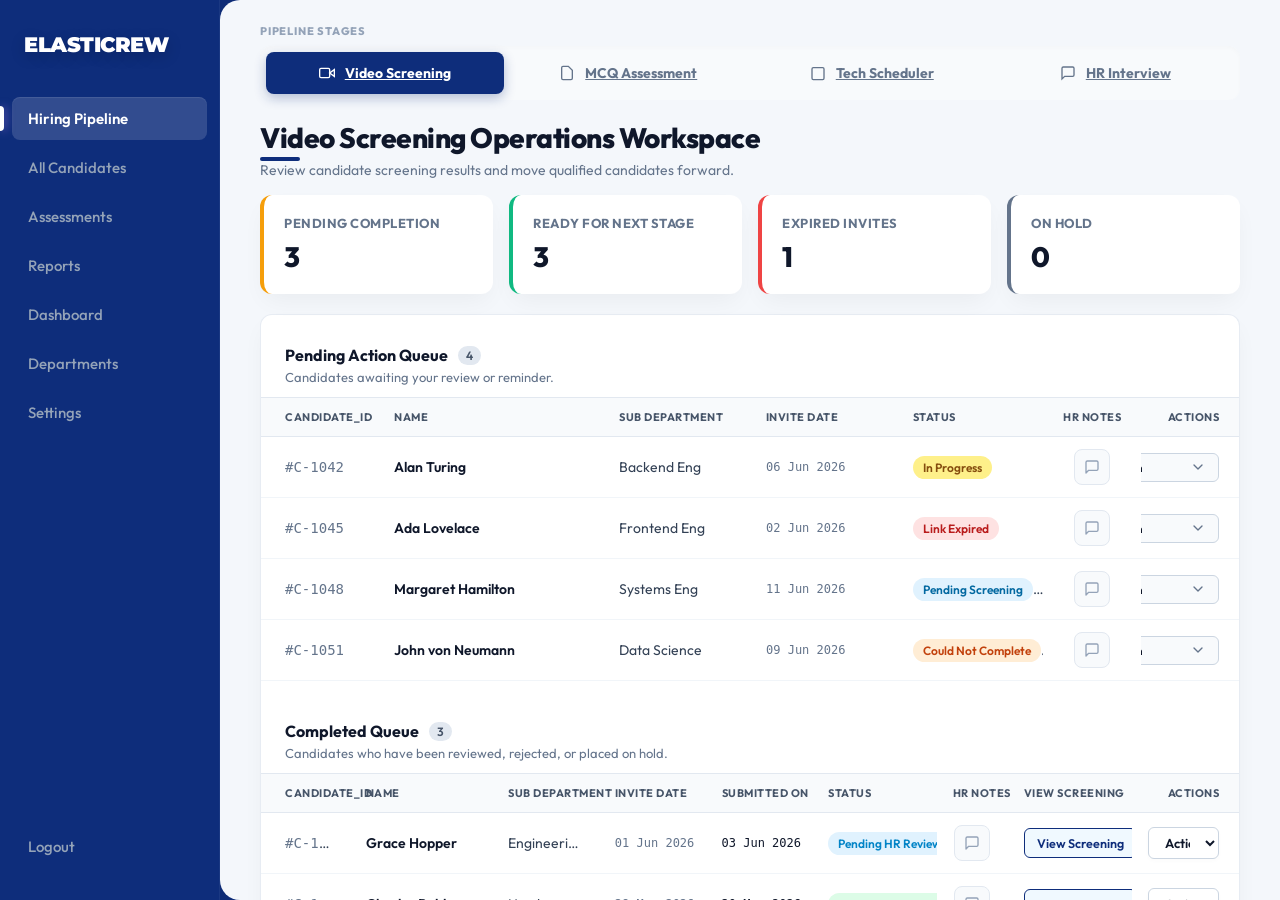
==== hiring-pipeline.html @ df1ed78d "Implement true table-layout: fixed to permanently solve layout bugs and missing dropdowns" ====
<!DOCTYPE html>
<html lang="en">

<head>
    <meta http-equiv="Cache-Control" content="no-cache, no-store, must-revalidate">
    <meta http-equiv="Pragma" content="no-cache">
    <meta http-equiv="Expires" content="0">
    <meta charset="UTF-8">
    <meta name="viewport" content="width=device-width, initial-scale=1.0">
    <title>Elasticrew - Video Bot Screening</title>
    <link rel="stylesheet" href="style.css">
    <style>
        /* --- HIGH GRAPHIC VERTICAL GRID ALIGNMENT OVERRIDES --- */
        .grid-layout-th,
        .grid-layout-td {
            padding: 14px 16px;
            text-align: left;
            vertical-align: middle;
        }

        /* Strict column width constraints to enforce perfect vertical lines */
        .col-name {
            width: 18%;
        }

        .col-dept {
            width: 14%;
        }

        .col-invited {
            width: 12%;
        }

        .col-completed {
            width: 12%;
        }

        .col-status {
            width: 16%;
        }

        .col-action {
            width: 14%;
            text-align: left;
        }

        .col-remarks {
            width: 14%;
            text-align: right;
        }

        .candidate-table td strong {
            display: block;
            white-space: nowrap;
            overflow: hidden;
            text-overflow: ellipsis;
            max-width: 170px;
        }

        .timestamp-txt {
            font-family: monospace;
            font-size: 12px;
            color: #64748b;
            font-weight: 500;
        }

        /* --- STAGE TAG CORRECTION FOR COULD NOT COMPLETE --- */
        .stage-tag {
            display: inline-block;
            padding: 4px 10px;
            font-size: 11px;
            font-weight: 600;
            border-radius: 12px;
            text-align: center;
            white-space: nowrap;
        }

        .stage-tag.screening {
            background-color: #f1f5f9;
            color: #475569;
        }

        .stage-tag.offered {
            background-color: #dcfce7;
            color: #15803d;
        }

        .stage-tag.rejected {
            background-color: #fee2e2;
            color: #b91c1c;
        }

        .stage-tag.cancelled {
            background-color: #ffedd5;
            color: #c2410c;
        }

        /* Crisp orange layout fix for clear tracking bounds */

        /* --- IMMUTABLE STABLE ASPECT-RATIO VIDEO VIEWPORT --- */
        .locked-video-viewport {
            width: 100%;
            aspect-ratio: 16 / 9;
            background: #000000;
            border-radius: 6px;
            object-fit: cover;
            display: block;
        }

        /* --- UI RESOLVED CAPTIVE MODAL BACKDROPS --- */
        .recording-popup-backdrop {
            position: fixed;
            top: 0;
            left: 0;
            width: 100vw;
            height: 100vh;
            background: rgba(15, 23, 42, 0.6);
            display: flex;
            align-items: center;
            justify-content: center;
            z-index: 99999;
            opacity: 0;
            pointer-events: none;
            transition: opacity 0.15s ease;
        }

        .recording-popup-backdrop.active {
            opacity: 1;
            pointer-events: auto;
        }

        /* Constrained structural grid covering exactly 60% of viewport area cleanly */
        .premium-60-modal {
            background: #ffffff;
            border-radius: 12px;
            width: 60vw !important;
            height: 60vh !important;
            min-width: 820px;
            max-width: 95%;
            max-height: 90vh;
            display: grid;
            grid-template-columns: 1.2fr 1fr;
            overflow: hidden;
            box-shadow: 0 25px 50px -12px rgba(0, 0, 0, 0.3);
            box-sizing: border-box;
        }

        .modal-left-media {
            background: #0f141c;
            display: flex;
            flex-direction: column;
            padding: 18px;
            box-sizing: border-box;
            justify-content: space-between;
        }

        .modal-right-data {
            background: #ffffff;
            display: flex;
            flex-direction: column;
            padding: 20px;
            min-width: 0;
            border-left: 1px solid #e2e8f0;
            box-sizing: border-box;
        }

        /* Compact Horizontal Navigation Buttons */
        .modal-q-nav-strip {
            display: grid;
            grid-template-columns: repeat(8, 1fr);
            gap: 6px;
            margin-top: 14px;
            flex-shrink: 0;
        }

        .modal-q-node {
            background: #1e293b;
            color: #cbd5e1;
            border: 1px solid #334155;
            border-radius: 4px;
            padding: 6px 0;
            text-align: center;
            font-size: 11px;
            font-weight: 700;
            cursor: pointer;
            transition: all 0.1s ease;
        }

        .modal-q-node:hover {
            background: #334155;
            color: #fff;
        }

        .modal-q-node.active-q {
            background: #7c3aed;
            color: #fff;
            border-color: #6d28d9;
        }

        .box-scroll-transcript {
            background: #f8fafc;
            border: 1px solid #e2e8f0;
            border-radius: 6px;
            flex-grow: 1;
            overflow-y: auto;
            padding: 12px;
            font-size: 12.5px;
            line-height: 1.5;
            margin-top: 12px;
        }

        /* --- CONSTRAINED ADMINISTRATIVE REMARKS POPUP MODAL --- */
        .remarks-popup-card {
            max-width: 460px;
            width: 90%;
            background: #ffffff;
            border-radius: 10px;
            padding: 20px;
            box-shadow: 0 20px 25px -5px rgba(0, 0, 0, 0.15);
        }

        .remarks-textarea-modal {
            width: 100%;
            height: 130px;
            border: 1px solid #cbd5e1;
            border-radius: 6px;
            padding: 10px;
            font-size: 13px;
            color: #1e293b;
            resize: none;
            background: #f8fafc;
            box-sizing: border-box;
            font-family: inherit;
            margin-bottom: 14px;
            transition: all 0.12s ease;
        }

        .remarks-textarea-modal:focus {
            background: #ffffff;
            border-color: #2563eb;
            outline: none;
        }

        .checkbox-dropdown-panel {
            border: 1px solid #cbd5e1;
            border-radius: 6px;
            max-height: 120px;
            overflow-y: auto;
            padding: 8px 12px;
            background-color: #ffffff;
        }

        .checkbox-item {
            display: flex;
            align-items: center;
            gap: 8px;
            padding: 4px 0;
            font-size: 13px;
            color: #334155;
            cursor: pointer;
        }

        .dropdown-wrapper:hover .dropdown-menu {
            display: block !important;
        }

        .dropdown-menu a:hover {
            background-color: #f1f5f9;
        }
    </style>

    <style>
        .enterprise-table td strong {
            white-space: normal !important;
            max-width: none !important;
            line-height: 1.3;
        }

        .enterprise-table td {
            vertical-align: middle !important;
            padding-top: 12px !important;
            padding-bottom: 12px !important;
        }

        .enterprise-table th:first-child,
        .enterprise-table td:first-child {
            padding-left: 24px !important;
        }
    </style>
</head>


<body>

    <!-- SIDEBAR MENU -->
    <nav class="sidebar">
        <div class="sidebar-header">
            <h1 class="sidebar-brand">ElastiCrew</h1>
        </div>
        <ul class="nav-menu">
            <li class="nav-menu-item active"><a href="hiring-pipeline.html?v=3"><span>Hiring Pipeline</span></a></li>
            <li class="nav-menu-item"><a href="all-candidates.html?v=3"><span>All Candidates</span></a></li>
            <li class="nav-menu-item"><a href="assessments.html?v=3"><span>Assessments</span></a></li>
            <li class="nav-menu-item"><a href="reports.html?v=3"><span>Reports</span></a></li>
            <li class="nav-menu-item"><a href="dashboard.html?v=3"><span>Dashboard</span></a></li>
            <li class="nav-menu-item"><a href="departments.html?v=3"><span>Departments</span></a></li>
            <li class="nav-menu-item"><a href="settings.html?v=3"><span>Settings</span></a></li>
        </ul>
        <div class="logout-container"><a href="#" class="logout-link"><span>Logout</span></a></div>
    </nav>

    <!-- MAIN FRAME CONTENT AREA -->
    <main class="main-content" style="padding: 24px 40px !important;">
        <div
            style="font-size: 11px; font-weight: 800; color: #94a3b8; text-transform: uppercase; margin-bottom: 8px; letter-spacing: 0.8px;">
            Pipeline Stages</div>
        <div class="sub-nav-container" style="margin-bottom: 20px;">
            <a href="hiring-pipeline.html?v=3" class="sub-nav-tab active text-decoration-none">
                <svg class="tab-icon icon-purple" width="16" height="16" viewBox="0 0 24 24" fill="none"
                    stroke="currentColor" stroke-width="2">
                    <path d="M23 7l-7 5 7 5V7z"></path>
                    <rect x="1" y="5" width="15" height="14" rx="2" ry="2"></rect>
                </svg>
                <span>Video Screening</span>
            </a>
            <a href="#" class="sub-nav-tab text-decoration-none">
                <svg class="tab-icon icon-blue-alt" width="16" height="16" viewBox="0 0 24 24" fill="none"
                    stroke="currentColor" stroke-width="2">
                    <path d="M14 2H6a2 2 0 0 0-2 2v16a2 2 0 0 0 2 2h12a2 2 0 0 0 2-2V8z"></path>
                </svg>
                <span>MCQ Assessment</span>
            </a>
            <a href="tech-scheduler.html?v=3" class="sub-nav-tab text-decoration-none">
                <svg class="tab-icon icon-green" width="16" height="16" viewBox="0 0 24 24" fill="none"
                    stroke="currentColor" stroke-width="2">
                    <rect x="3" y="4" width="18" height="18" rx="2" ry="2"></rect>
                </svg>
                <span>Tech Scheduler</span>
            </a>
            <a href="#" class="sub-nav-tab text-decoration-none">
                <svg class="tab-icon icon-amber" width="16" height="16" viewBox="0 0 24 24" fill="none"
                    stroke="currentColor" stroke-width="2">
                    <path d="M21 15a2 2 0 0 1-2 2H7l-4 4V5a2 2 0 0 1 2-2h14a2 2 0 0 1 2 2z"></path>
                </svg>
                <span>HR Interview</span>
            </a>
        </div>

        <header class="header-actions" style="margin-bottom: 16px;">
            <div>
                <h1 class="page-title">Video Screening Operations Workspace</h1>
                <p style="color: #64748b; font-size: 14px; margin-top: 6px;">Review candidate screening results and move
                    qualified candidates forward.</p>
            </div>
            <div style="display:flex; align-items:center;">

            </div>
        </header>

        <!-- Action-Oriented KPI Panel -->
        <section class="kpi-panel-container" style="margin-bottom: 20px;">
            <div class="kpi-card warning">
                <div class="kpi-label">Pending Completion</div>
                <div class="kpi-count">3</div>
            </div>
            <div class="kpi-card success">
                <div class="kpi-label">Ready For Next Stage</div>
                <div class="kpi-count">3</div>
            </div>
            <div class="kpi-card danger">
                <div class="kpi-label">Expired Invites</div>
                <div class="kpi-count">1</div>
            </div>
            <div class="kpi-card neutral" style="border-left-color: #64748b;">
                <div class="kpi-label">On Hold</div>
                <div class="kpi-count">0</div>
            </div>
        </section>

        <!-- Pipeline Stages Label -->




        <!-- Enterprise Data Grid -->
        <section class="candidates-section">

            <div style="margin-top: 30px; margin-bottom: 12px; padding-left: 24px;">
                <h2
                    style="font-size: 16px; font-weight: 700; color: #0f172a; margin: 0; display: flex; align-items: center;">
                    Pending Action Queue <span
                        style="background: #e2e8f0; color: #475569; padding: 2px 8px; border-radius: 12px; font-size: 12px; font-weight: 600; margin-left: 10px;">4</span>
                </h2>
                <p style="font-size: 13px; color: #64748b; margin-top: 4px; margin-bottom: 0;">Candidates awaiting your
                    review or reminder.</p>
            </div>
            <div class="table-responsive-wrapper">
                <table class="candidate-table enterprise-table" style="width: 100%;">

                    <thead>
                        <tr>
                            <th style="width: 12%;">Candidate_ID</th>
                            <th style="width: 23%;">Name</th>
                            <th style="width: 15%;">Sub Department</th>
                            <th style="width: 15%;">Invite Date</th>
                            <th style="width: 15%;">Status</th>
                            <th style="text-align: center; width: 10%;">HR Notes</th>
                            <th style="text-align: right; padding-right: 20px; width: 10%;">Actions</th>
                        </tr>
                    </thead>
                    <!-- Row 1 -->
                    <tbody class="candidate-row-group">
                        <tr class="enterprise-row">
                            <td><span style="font-family: monospace; color: #64748b;">#C-1042</span></td>
                            <td>
                                <div style="display: flex; align-items: center; gap: 10px;">
                                    <div><strong>Alan Turing</strong></div>
                                </div>
                            </td>
                            <td>Backend Eng</td>
                            <td>
                                <div class="timestamp-txt" style="color:#64748b;">06 Jun 2026</div>
                            </td>
                            <td><span class="status-badge"
                                    style="background: #fef08a; color: #854d0e; padding: 4px 10px; border-radius: 12px; font-size: 12px; font-weight: 600;">In
                                    Progress</span></td>
                            <td style="text-align: center;">
                                <button onclick="openNotesModal('Alan Turing', this)"
                                    style="position: relative; width: 36px; height: 36px; border-radius: 8px; background: #f8fafc; border: 1px solid #e2e8f0; display: inline-flex; align-items: center; justify-content: center; cursor: pointer;">
                                    <svg width="16" height="16" viewBox="0 0 24 24" fill="none" stroke="#94a3b8"
                                        stroke-width="2" stroke-linecap="round" stroke-linejoin="round">
                                        <path d="M21 15a2 2 0 0 1-2 2H7l-4 4V5a2 2 0 0 1 2-2h14a2 2 0 0 1 2 2z"></path>
                                    </svg>
                                </button>
                            </td>
                            <td style="text-align: right; padding-right: 20px;">
                                <div style="display: flex; justify-content: flex-end;">
                                    <select class="filter-select"
                                        style=" padding: 6px 12px; font-size: 12px; border-radius: 6px; border: 1px solid #cbd5e1; background-color: #f8fafc;">
                                        <option value="" disabled selected>Select Action</option>
                                        <option value="mcq">Move to MCQ Assessment</option>
                                        <option value="tech">Move to Tech Schedular</option>
                                        <option value="hr">Move to HR interview</option>
                                        <option value="hold">On Hold</option>
                                        <option value="review">Review Complete</option>
                                    </select>
                                </div>
                            </td>
                        </tr>
                    </tbody>
                    <!-- Row 2 -->
                    <tbody class="candidate-row-group">
                        <tr class="enterprise-row">
                            <td><span style="font-family: monospace; color: #64748b;">#C-1045</span></td>
                            <td>
                                <div style="display: flex; align-items: center; gap: 10px;">
                                    <div><strong>Ada Lovelace</strong></div>
                                </div>
                            </td>
                            <td>Frontend Eng</td>
                            <td>
                                <div class="timestamp-txt" style="color:#64748b;">02 Jun 2026</div>
                            </td>
                            <td><span class="status-badge"
                                    style="background: #fee2e2; color: #b91c1c; padding: 4px 10px; border-radius: 12px; font-size: 12px; font-weight: 600;">Link
                                    Expired</span></td>
                            <td style="text-align: center;">
                                <button onclick="openNotesModal('Ada Lovelace', this)"
                                    style="position: relative; width: 36px; height: 36px; border-radius: 8px; background: #f8fafc; border: 1px solid #e2e8f0; display: inline-flex; align-items: center; justify-content: center; cursor: pointer;">
                                    <svg width="16" height="16" viewBox="0 0 24 24" fill="none" stroke="#94a3b8"
                                        stroke-width="2" stroke-linecap="round" stroke-linejoin="round">
                                        <path d="M21 15a2 2 0 0 1-2 2H7l-4 4V5a2 2 0 0 1 2-2h14a2 2 0 0 1 2 2z"></path>
                                    </svg>
                                </button>
                            </td>
                            <td style="text-align: right; padding-right: 20px;">
                                <div style="display: flex; justify-content: flex-end;">
                                    <select class="filter-select"
                                        style=" padding: 6px 12px; font-size: 12px; border-radius: 6px; border: 1px solid #cbd5e1; background-color: #f8fafc;">
                                        <option value="" disabled selected>Select Action</option>
                                        <option value="mcq">Move to MCQ Assessment</option>
                                        <option value="tech">Move to Tech Schedular</option>
                                        <option value="hr">Move to HR interview</option>
                                        <option value="hold">On Hold</option>
                                        <option value="review">Review Complete</option>
                                    </select>
                                </div>
                            </td>
                        </tr>
                    </tbody>
                    <!-- Row 3 -->
                    <tbody class="candidate-row-group">
                        <tr class="enterprise-row">
                            <td><span style="font-family: monospace; color: #64748b;">#C-1048</span></td>
                            <td>
                                <div style="display: flex; align-items: center; gap: 10px;">
                                    <div><strong>Margaret Hamilton</strong></div>
                                </div>
                            </td>
                            <td>Systems Eng</td>
                            <td>
                                <div class="timestamp-txt" style="color:#64748b;">11 Jun 2026</div>
                            </td>
                            <td><span class="status-badge"
                                    style="background: #e0f2fe; color: #0369a1; padding: 4px 10px; border-radius: 12px; font-size: 12px; font-weight: 600;">Pending
                                    Screening</span></td>
                            <td style="text-align: center;">
                                <button onclick="openNotesModal('Margaret Hamilton', this)"
                                    style="position: relative; width: 36px; height: 36px; border-radius: 8px; background: #f8fafc; border: 1px solid #e2e8f0; display: inline-flex; align-items: center; justify-content: center; cursor: pointer;">
                                    <svg width="16" height="16" viewBox="0 0 24 24" fill="none" stroke="#94a3b8"
                                        stroke-width="2" stroke-linecap="round" stroke-linejoin="round">
                                        <path d="M21 15a2 2 0 0 1-2 2H7l-4 4V5a2 2 0 0 1 2-2h14a2 2 0 0 1 2 2z"></path>
                                    </svg>
                                </button>
                            </td>
                            <td style="text-align: right; padding-right: 20px;">
                                <div style="display: flex; justify-content: flex-end;">
                                    <select class="filter-select"
                                        style=" padding: 6px 12px; font-size: 12px; border-radius: 6px; border: 1px solid #cbd5e1; background-color: #f8fafc;">
                                        <option value="" disabled selected>Select Action</option>
                                        <option value="mcq">Move to MCQ Assessment</option>
                                        <option value="tech">Move to Tech Schedular</option>
                                        <option value="hr">Move to HR interview</option>
                                        <option value="hold">On Hold</option>
                                        <option value="review">Review Complete</option>
                                    </select>
                                </div>
                            </td>
                        </tr>
                    </tbody>
                    <!-- Row 4 -->
                    <tbody class="candidate-row-group">
                        <tr class="enterprise-row">
                            <td><span style="font-family: monospace; color: #64748b;">#C-1051</span></td>
                            <td>
                                <div style="display: flex; align-items: center; gap: 10px;">
                                    <div><strong>John von Neumann</strong></div>
                                </div>
                            </td>
                            <td>Data Science</td>
                            <td>
                                <div class="timestamp-txt" style="color:#64748b;">09 Jun 2026</div>
                            </td>
                            <td><span class="status-badge"
                                    style="background: #ffedd5; color: #c2410c; padding: 4px 10px; border-radius: 12px; font-size: 12px; font-weight: 600;">Could
                                    Not Complete</span></td>
                            <td style="text-align: center;">
                                <button onclick="openNotesModal('John von Neumann', this)"
                                    style="position: relative; width: 36px; height: 36px; border-radius: 8px; background: #f8fafc; border: 1px solid #e2e8f0; display: inline-flex; align-items: center; justify-content: center; cursor: pointer;">
                                    <svg width="16" height="16" viewBox="0 0 24 24" fill="none" stroke="#94a3b8"
                                        stroke-width="2" stroke-linecap="round" stroke-linejoin="round">
                                        <path d="M21 15a2 2 0 0 1-2 2H7l-4 4V5a2 2 0 0 1 2-2h14a2 2 0 0 1 2 2z"></path>
                                    </svg>
                                </button>
                            </td>
                            <td style="text-align: right; padding-right: 20px;">
                                <div style="display: flex; justify-content: flex-end;">
                                    <select class="filter-select"
                                        style=" padding: 6px 12px; font-size: 12px; border-radius: 6px; border: 1px solid #cbd5e1; background-color: #f8fafc;">
                                        <option value="" disabled selected>Select Action</option>
                                        <option value="mcq">Move to MCQ Assessment</option>
                                        <option value="tech">Move to Tech Schedular</option>
                                        <option value="hr">Move to HR interview</option>
                                        <option value="hold">On Hold</option>
                                        <option value="review">Review Complete</option>
                                    </select>
                                </div>
                            </td>
                        </tr>
                    </tbody>
                </table>
            </div>

            <div style="margin-top: 40px; margin-bottom: 12px; padding-left: 24px;">
                <h2
                    style="font-size: 16px; font-weight: 700; color: #0f172a; margin: 0; display: flex; align-items: center;">
                    Completed Queue <span
                        style="background: #e2e8f0; color: #475569; padding: 2px 8px; border-radius: 12px; font-size: 12px; font-weight: 600; margin-left: 10px;">3</span>
                </h2>
                <p style="font-size: 13px; color: #64748b; margin-top: 4px; margin-bottom: 0;">Candidates who have been
                    reviewed, rejected, or placed on hold.</p>
            </div>
            <div class="table-responsive-wrapper">
                <table class="candidate-table enterprise-table" style="width: 100%;">

                    <thead>
                        <tr>
                            <th style="width: 10%;">Candidate_ID</th>
                            <th style="width: 16%;">Name</th>
                            <th style="width: 12%;">Sub Department</th>
                            <th style="width: 12%;">Invite Date</th>
                            <th style="width: 12%;">Submitted On</th>
                            <th style="width: 14%;">Status</th>
                            <th style="text-align: center; width: 8%;">HR Notes</th>
                            <th style="text-align: center; width: 14%;">View Screening</th>
                            <th style="text-align: right; padding-right: 20px; width: 12%;">Actions</th>
                        </tr>
                    </thead>
                    <!-- Row 1 -->
                    <tbody class="candidate-row-group">
                        <tr class="enterprise-row">
                            <td><span style="font-family: monospace; color: #64748b;">#C-1021</span></td>
                            <td>
                                <div style="display: flex; align-items: center; gap: 10px;">
                                    <div><strong>Grace Hopper</strong></div>
                                </div>
                            </td>
                            <td>Engineering</td>
                            <td>
                                <div class="timestamp-txt" style="color:#64748b;">01 Jun 2026</div>
                            </td>
                            <td>
                                <div class="timestamp-txt" style="color:#0f172a; font-weight:500;">03 Jun 2026</div>
                            </td>
                            <td><span class="status-badge"
                                    style="background: #e0f2fe; color: #0284c7; padding: 4px 10px; border-radius: 12px; font-size: 12px; font-weight: 600;">Pending
                                    HR Review</span></td>
                            <td style="text-align: center;">
                                <button onclick="openNotesModal('Grace Hopper', this)"
                                    style="position: relative; width: 36px; height: 36px; border-radius: 8px; background: #f8fafc; border: 1px solid #e2e8f0; display: inline-flex; align-items: center; justify-content: center; cursor: pointer;">
                                    <svg width="16" height="16" viewBox="0 0 24 24" fill="none" stroke="#94a3b8"
                                        stroke-width="2" stroke-linecap="round" stroke-linejoin="round">
                                        <path d="M21 15a2 2 0 0 1-2 2H7l-4 4V5a2 2 0 0 1 2-2h14a2 2 0 0 1 2 2z"></path>
                                    </svg>
                                </button>
                            </td>
                            <td style="text-align: center;">
                                <button class="btn-primary-action"
                                    style="padding: 6px 12px; font-weight: 600; border: 1px solid var(--primary-blue); background: #f0f9ff; color: var(--primary-blue);">View
                                    Screening</button>
                            </td>
                            <td style="text-align: right; padding-right: 20px;">
                                <select class="action-dropdown"
                                    style="padding: 6px 12px; border-radius: 6px; border: 1px solid #cbd5e1; font-size: 13px; color: #0f172a; cursor: pointer;">
                                    <option value="" disabled selected>Actions...</option>
                                    <option value="mcq">Move to MCQ Assessment</option>
                                    <option value="tech">Move to Tech Schedular</option>
                                    <option value="hr">Move to HR interview</option>
                                    <option value="hold">On Hold</option>
                                    <option value="complete">Review Complete</option>
                                </select>
                            </td>
                        </tr>
                    </tbody>
                    <!-- Row 2 -->
                    <tbody class="candidate-row-group">
                        <tr class="enterprise-row">
                            <td><span style="font-family: monospace; color: #64748b;">#C-1025</span></td>
                            <td>
                                <div style="display: flex; align-items: center; gap: 10px;">
                                    <div><strong>Charles Babbage</strong></div>
                                </div>
                            </td>
                            <td>Hardware</td>
                            <td>
                                <div class="timestamp-txt" style="color:#64748b;">28 May 2026</div>
                            </td>
                            <td>
                                <div class="timestamp-txt" style="color:#0f172a; font-weight:500;">30 May 2026</div>
                            </td>
                            <td><span class="status-badge"
                                    style="background: #dcfce7; color: #15803d; padding: 4px 10px; border-radius: 12px; font-size: 12px; font-weight: 600;">Complete
                                    HR Review</span></td>
                            <td style="text-align: center;">
                                <button onclick="openNotesModal('Charles Babbage', this)"
                                    style="position: relative; width: 36px; height: 36px; border-radius: 8px; background: #f8fafc; border: 1px solid #e2e8f0; display: inline-flex; align-items: center; justify-content: center; cursor: pointer;">
                                    <svg width="16" height="16" viewBox="0 0 24 24" fill="none" stroke="#94a3b8"
                                        stroke-width="2" stroke-linecap="round" stroke-linejoin="round">
                                        <path d="M21 15a2 2 0 0 1-2 2H7l-4 4V5a2 2 0 0 1 2-2h14a2 2 0 0 1 2 2z"></path>
                                    </svg>
                                </button>
                            </td>
                            <td style="text-align: center;">
                                <button class="btn-primary-action"
                                    style="padding: 6px 12px; font-weight: 600; border: 1px solid var(--primary-blue); background: #f0f9ff; color: var(--primary-blue);">View
                                    Screening</button>
                            </td>
                            <td style="text-align: right; padding-right: 20px;">
                                <select class="action-dropdown"
                                    style="padding: 6px 12px; border-radius: 6px; border: 1px solid #cbd5e1; font-size: 13px; color: #0f172a; cursor: pointer;">
                                    <option value="" disabled selected>Actions...</option>
                                    <option value="mcq">Move to MCQ Assessment</option>
                                    <option value="tech">Move to Tech Schedular</option>
                                    <option value="hr">Move to HR interview</option>
                                    <option value="hold">On Hold</option>
                                    <option value="complete">Review Complete</option>
                                </select>
                            </td>
                        </tr>
                    </tbody>
                    <!-- Row 3 -->
                    <tbody class="candidate-row-group">
                        <tr class="enterprise-row">
                            <td><span style="font-family: monospace; color: #64748b;">#C-1029</span></td>
                            <td>
                                <div style="display: flex; align-items: center; gap: 10px;">
                                    <div><strong>Linus Torvalds</strong></div>
                                </div>
                            </td>
                            <td>Product</td>
                            <td>
                                <div class="timestamp-txt" style="color:#64748b;">25 May 2026</div>
                            </td>
                            <td>
                                <div class="timestamp-txt" style="color:#0f172a; font-weight:500;">25 May 2026</div>
                            </td>
                            <td><span class="status-badge"
                                    style="background: #e0f2fe; color: #0284c7; padding: 4px 10px; border-radius: 12px; font-size: 12px; font-weight: 600;">Pending
                                    HR Review</span></td>
                            <td style="text-align: center;">
                                <button onclick="openNotesModal('Linus Torvalds', this)"
                                    style="position: relative; width: 36px; height: 36px; border-radius: 8px; background: #f8fafc; border: 1px solid #e2e8f0; display: inline-flex; align-items: center; justify-content: center; cursor: pointer;">
                                    <svg width="16" height="16" viewBox="0 0 24 24" fill="none" stroke="#94a3b8"
                                        stroke-width="2" stroke-linecap="round" stroke-linejoin="round">
                                        <path d="M21 15a2 2 0 0 1-2 2H7l-4 4V5a2 2 0 0 1 2-2h14a2 2 0 0 1 2 2z"></path>
                                    </svg>
                                </button>
                            </td>
                            <td style="text-align: center;">
                                <button class="btn-primary-action"
                                    style="padding: 6px 12px; font-weight: 600; border: 1px solid var(--primary-blue); background: #f0f9ff; color: var(--primary-blue);">View
                                    Screening</button>
                            </td>
                            <td style="text-align: right; padding-right: 20px;">
                                <select class="action-dropdown"
                                    style="padding: 6px 12px; border-radius: 6px; border: 1px solid #cbd5e1; font-size: 13px; color: #0f172a; cursor: pointer;">
                                    <option value="" disabled selected>Actions...</option>
                                    <option value="mcq">Move to MCQ Assessment</option>
                                    <option value="tech">Move to Tech Schedular</option>
                                    <option value="hr">Move to HR interview</option>
                                    <option value="hold">On Hold</option>
                                    <option value="complete">Review Complete</option>
                                </select>
                            </td>
                        </tr>
                    </tbody>
                </table>
            </div>
        </section>
    </main>

    <!-- --- INVITE RESHARE OVERLAY MODAL --- -->
    <div class="modal-overlay" id="emailModalOverlay">
        <div class="modal-card email-modal-card" style="max-width:460px; width:90%;">
            <h2 class="modal-header" style="font-size:16px;">Reshare Video Screening Link</h2>
            <form id="emailInviteForm">
                <div class="form-group">
                    <label>Sender</label>
                    <input type="email" class="form-control" value="hr@elasticrew.com" readonly>
                </div>
                <div class="form-group">
                    <label>Candidate Email</label>
                    <input type="email" id="candidateEmail" class="form-control" readonly>
                </div>
                <div class="form-group">
                    <label>Subject</label>
                    <input type="text" id="emailSubject" class="form-control"
                        value="New Invitation: Complete your Video Screening with ElastiCrew" required>
                </div>
                <div class="form-group">
                    <label>Email Message Body</label>
                    <textarea id="emailBody" class="form-control textarea-body" rows="5" style="resize:none;"
                        required></textarea>
                </div>
                <div class="modal-actions" style="display:flex; justify-content:flex-end; gap:8px;">
                    <button type="button" class="btn-secondary" id="closeEmailModalBtn"
                        style="padding:6px 12px; font-size:12px;">Cancel</button>
                    <button type="submit" class="btn-submit dispatch-btn"
                        style="padding:6px 12px; font-size:12px;">Reshare Link</button>
                </div>
            </form>
        </div>
    </div>

    <!-- --- CONSTRAINED WORKSPACE TERMINAL BACKDROP (60% VIEWPORT COVERAGE) --- -->
    <div class="recording-popup-backdrop" id="recordingPlayerModal"
        onclick="closePopupOnBackdrop(event, 'recordingPlayerModal')">
        <div class="premium-60-modal">

            <!-- Left Side Panel: Media Box Streaming -->
            <div class="modal-left-media">
                <div style="flex-grow:1; display:flex; align-items:center; justify-content:center; min-height:0;">
                    <video id="modalMainVideoBox" controls class="locked-video-viewport">
                        <source src="https://www.w3schools.com/html/mov_bbb.mp4" type="video/mp4">
                    </video>
                </div>

                <!-- Flat Numeric Question Navigation Strip -->
                <div class="modal-q-nav-strip">
                    <div class="modal-q-node active-q"
                        onclick="jumpToTargetQuestionIndex(1, 'https://www.w3schools.com/html/mov_bbb.mp4')">Q1</div>
                    <div class="modal-q-node"
                        onclick="jumpToTargetQuestionIndex(2, 'https://www.w3schools.com/html/movie.mp4')">Q2</div>
                    <div class="modal-q-node"
                        onclick="jumpToTargetQuestionIndex(3, 'https://www.w3schools.com/html/mov_bbb.mp4')">Q3</div>
                    <div class="modal-q-node"
                        onclick="jumpToTargetQuestionIndex(4, 'https://www.w3schools.com/html/movie.mp4')">Q4</div>
                    <div class="modal-q-node"
                        onclick="jumpToTargetQuestionIndex(5, 'https://www.w3schools.com/html/mov_bbb.mp4')">Q5</div>
                    <div class="modal-q-node"
                        onclick="jumpToTargetQuestionIndex(6, 'https://www.w3schools.com/html/movie.mp4')">Q6</div>
                    <div class="modal-q-node"
                        onclick="jumpToTargetQuestionIndex(7, 'https://www.w3schools.com/html/mov_bbb.mp4')">Q7</div>
                    <div class="modal-q-node"
                        onclick="jumpToTargetQuestionIndex(8, 'https://www.w3schools.com/html/movie.mp4')">Q8</div>
                </div>
            </div>

            <!-- Right Side Panel: Text Sync Transcript Logs -->
            <div class="modal-right-data">
                <div class="flex-between" style="border-bottom:1px solid #e2e8f0; padding-bottom:8px; flex-shrink:0;">
                    <div>
                        <h3 id="modalCandidateLabel" style="font-size:14px; font-weight:800; color:#0f172a; margin:0;">
                            Grace Hopper</h3>
                        <p id="modalActiveQuestionLabel"
                            style="font-size:11px; color:#64748b; margin:2px 0 0 0; font-weight:600;">Question 1 Active
                        </p>
                    </div>
                    <button
                        style="background:none; border:none; font-size:22px; cursor:pointer; color:#94a3b8; line-height:1;"
                        onclick="toggleRecordingModal()">&times;</button>
                </div>

                <div class="box-scroll-transcript" id="modalTranscriptBox">
                    <p
                        style="margin:0 0 6px 0; color:#1e3a8a; font-weight:700; font-size:11.5px; text-transform:uppercase;">
                        Question Prompt:</p>
                    <p id="modalQuestionTextElement" style="font-style:italic; margin:0 0 14px 0; color:#475569;">"Walk
                        us through your experience building decoupled microservices architectures..."</p>
                    <hr style="border:none; border-top:1px solid #f1f5f9; margin-bottom:12px;">
                    <p
                        style="margin:0 0 6px 0; color:#10b981; font-weight:700; font-size:11.5px; text-transform:uppercase;">
                        Response Transcript:</p>
                    <p id="modalAnswerTextElement" style="color:#1e293b; margin:0;">"I leverage decoupled container
                        configurations routed natively over proxy handlers to distribute cross-origin data loads
                        securely without bottleneck lags..."</p>
                </div>
            </div>

        </div>
    </div>

    <!-- --- POPUP OVERLAY C: CONSTRAINED ADMINISTRATIVE REMARKS MODAL LAYER --- -->
    <div class="recording-popup-backdrop" id="remarksModalOverlay"
        onclick="closePopupOnBackdrop(event, 'remarksModalOverlay')">
        <div class="modal-card remarks-popup-card">
            <div class="flex-between"
                style="border-bottom: 1px solid #e2e8f0; padding-bottom: 8px; margin-bottom: 12px;">
                <h3 style="font-size:14px; font-weight:700; color:#0f172a; margin:0;" id="remarksModalHeaderTitle">
                    Administrative Remarks</h3>
                <button
                    style="background:none; border:none; font-size:20px; cursor:pointer; color:#94a3b8; line-height:1;"
                    onclick="closeRemarksModal()">&times;</button>
            </div>

            <textarea id="modalRemarksTextarea" class="remarks-textarea-modal"
                placeholder="Type diagnostic notes or screening feedback here..."></textarea>

            <div style="display:flex; justify-content:flex-end; gap:8px;">
                <button class="btn-secondary" style="padding:6px 12px; font-size:12px;"
                    onclick="closeRemarksModal()">Cancel</button>
                <button class="btn-submit"
                    style="background-color: var(--primary-blue); padding:6px 12px; font-size:12px;"
                    onclick="saveRemarksModalPayload()">Save & Close</button>
            </div>
        </div>
    </div>

    <!-- CODE INTERACTION ENGINE LOGIC -->
    <script>
        const qaScriptMatrix = {
            1: { q: "Walk us through your experience building decoupled microservices architectures?", a: "I leverage decoupled container configurations routed natively over proxy handlers to distribute cross-origin data loads securely without bottleneck lags..." },
            2: { q: "How do you secure connection token pipelines against routing exceptions?", a: "Routines drop payload queries instantly if state lookups discover missing signature maps inside header strings." },
            3: { q: "Describe your approach to standard database execution analysis queries.", a: "Isolating operations using explain-analyze allows our modules to deploy targeted indexes where traversal paths spike." },
            4: { q: "How do you manage cross-origin resource whitelisting structures securely?", a: "Whitelists are externalized out of core source images and evaluated sequentially during middleware validation sweeps." },
            5: { q: "What logging steps do you enforce when tracking API error cascades?", a: "Routines emit structured trace tokens straight to independent error log aggregators for automated diagnostic auditing." },
            6: { q: "Explain your container multi-stage layout assembly rules.", a: "Separating compile dependencies from final binaries ensures deployment targets stay light and strip down runtime security footprints." },
            7: { q: "How do you optimize static rows handling inside web layers?", a: "Enforcing distributed memory cache rings allows servers to fetch asset data indices within constant time boundaries." },
            8: { q: "How do you validate logic structures across microservices connections?", a: "We run end-to-end integration queries using mock target payloads before committing modifications back to staging." }
        };

        const candidateListBody = document.getElementById('candidateListBody');
        const totalCountBubble = document.getElementById('totalCountBubble');
        const noResults = document.getElementById('noResults');

        const emailModalOverlay = document.getElementById('emailModalOverlay');
        const closeEmailModalBtn = document.getElementById('closeEmailModalBtn');
        const emailInviteForm = document.getElementById('emailInviteForm');
        const candidateEmailInput = document.getElementById('candidateEmail');
        const emailBodyTextArea = document.getElementById('emailBody');

        const recordingPlayerModal = document.getElementById('recordingPlayerModal');
        const modalMainVideoBox = document.getElementById('modalMainVideoBox');
        const modalCandidateLabel = document.getElementById('modalCandidateLabel');
        const modalActiveQuestionLabel = document.getElementById('modalActiveQuestionLabel');
        const modalQuestionTextElement = document.getElementById('modalQuestionTextElement');
        const modalAnswerTextElement = document.getElementById('modalAnswerTextElement');

        const remarksModalOverlay = document.getElementById('remarksModalOverlay');
        const remarksModalHeaderTitle = document.getElementById('remarksModalHeaderTitle');
        const modalRemarksTextarea = document.getElementById('modalRemarksTextarea');

        let activeRowRef = null;

        function updateCounter() {
            totalCountBubble.innerText = candidateListBody.getElementsByClassName('candidate-row').length;
        }

        closeEmailModalBtn.addEventListener('click', () => toggleEmailModal(false));
        emailModalOverlay.addEventListener('click', (e) => { if (e.target === emailModalOverlay) toggleEmailModal(false); });

        function toggleEmailModal(show) {
            if (show) emailModalOverlay.classList.add('active');
            else { emailModalOverlay.classList.remove('active'); emailInviteForm.reset(); activeRowRef = null; }
        }

        function toggleRecordingModal() {
            recordingPlayerModal.classList.toggle('active');
            if (!recordingPlayerModal.classList.contains('active')) {
                modalMainVideoBox.pause();
                modalMainVideoBox.src = "";
            }
        }

        function closePopupOnBackdrop(e, modalId) {
            if (e.target === document.getElementById(modalId)) {
                if (modalId === 'recordingPlayerModal') toggleRecordingModal();
                if (modalId === 'remarksModalOverlay') closeRemarksModal();
            }
        }

        function triggerRemarksModal(candidateName) {
            const rows = document.getElementsByClassName('candidate-row');
            for (let row of rows) {
                if (row.getAttribute('data-name') === candidateName) {
                    activeRowRef = row;
                    break;
                }
            }
            if (activeRowRef) {
                remarksModalHeaderTitle.innerText = `Admin Notes: ${candidateName}`;
                modalRemarksTextarea.value = activeRowRef.getAttribute('data-remarks') || "";
                remarksModalOverlay.classList.add('active');
            }
        }

        function closeRemarksModal() {
            remarksModalOverlay.classList.remove('active');
            activeRowRef = null;
        }

        function saveRemarksModalPayload() {
            if (activeRowRef) {
                activeRowRef.setAttribute('data-remarks', modalRemarksTextarea.value.trim());
                closeRemarksModal();
            }
        }

        function launchRecordingPlayerModal(candidateName) {
            modalCandidateLabel.innerText = candidateName;
            jumpToTargetQuestionIndex(1, 'https://www.w3schools.com/html/mov_bbb.mp4');
            recordingPlayerModal.classList.add('active');
        }

        function jumpToTargetQuestionIndex(qIndex, videoSrcUrl) {
            document.querySelectorAll('.modal-q-node').forEach(node => node.classList.remove('active-q'));

            const e = window.event || (arguments.callee.caller ? arguments.callee.caller.arguments[0] : null);
            if (e && e.currentTarget) {
                e.currentTarget.classList.add('active-q');
            } else {
                const nodes = document.querySelectorAll('.modal-q-node');
                if (nodes[qIndex - 1]) nodes[qIndex - 1].classList.add('active-q');
            }

            modalActiveQuestionLabel.innerText = `Question ${qIndex} Active`;
            modalMainVideoBox.src = videoSrcUrl;

            const data = qaScriptMatrix[qIndex];
            modalQuestionTextElement.innerText = `"${data.q}"`;
            modalAnswerTextElement.innerText = `"${data.a}"`;

            modalMainVideoBox.play();
        }

        function filterScreeningList() {
            const query = searchName.value.toLowerCase().trim();
            const deptValue = filterDept.value;
            const subDeptValue = filterSubDept.value;
            const statusValue = filterStatus.value;

            const rows = candidateListBody.getElementsByClassName('candidate-row');
            let visibleCount = 0;

            for (let row of rows) {
                const name = row.getAttribute('data-name').toLowerCase();
                const dept = row.getAttribute('data-dept');
                const subdept = row.getAttribute('data-subdept');
                const status = row.getAttribute('data-status');

                const matchesSearch = name.includes(query);
                const matchesDept = (deptValue === 'all' || dept === deptValue);
                const matchesSubDept = (subDeptValue === 'all' || subdept === subDeptValue);
                const matchesStatus = (statusValue === 'all' || status === statusValue);

                if (matchesSearch && matchesDept && matchesSubDept && matchesStatus) {
                    row.style.display = '';
                    visibleCount++;
                } else {
                    row.style.display = 'none';
                }
            }
            noResults.style.display = visibleCount === 0 ? 'block' : 'none';
        }

        // Event listeners removed because filter inputs were deleted from the UI
        // searchName.addEventListener('input', filterScreeningList);
        // filterDept.addEventListener('change', filterScreeningList);
        // filterSubDept.addEventListener('change', filterScreeningList);
        // filterStatus.addEventListener('change', filterScreeningList);

        function handleAction(dropdown) {
            const selectedAction = dropdown.value;
            const row = dropdown.closest('.candidate-row');
            if (!row) return;

            const candidateName = row.getAttribute('data-name');
            const currentStatus = row.getAttribute('data-status');

            if (selectedAction === 'delete') {
                if (confirm(`Are you sure you want to completely delete ${candidateName} from the screening roster?`)) {
                    row.remove();
                    updateCounter();
                    filterScreeningList();
                }
                dropdown.value = "";
            }
            else if (selectedAction === 'reshare') {
                activeRowRef = row;
                const parsedEmail = `${candidateName.toLowerCase().replace(/\s+/g, '.')}@example.com`;
                candidateEmailInput.value = parsedEmail;

                let contextNote = "complete your previous screening phase";
                if (currentStatus === 'Expired') contextNote = "reappear since your previous validation link has timed out";
                if (currentStatus === 'Completed') contextNote = "re-take the screening to log a brand new evaluation metric scorecard";

                emailBodyTextArea.value = `Hi ${candidateName},\n\nWe have generated a brand new secure access token for you to ${contextNote}.\n\nPlease access the connection hub terminal using the link below at your earliest convenience to log your screening profile data.\n\nBest regards,\nElastiCrew Talent Team`;

                toggleEmailModal(true);
                dropdown.value = "";
            }
        }

        emailInviteForm.addEventListener('submit', function (e) {
            e.preventDefault();
            if (activeRowRef) {
                activeRowRef.setAttribute('data-status', 'Pending');
                activeRowRef.cells[4].innerHTML = `<span class="stage-tag screening">Pending</span>`;

                alert(`Success: Brand new invite link effectively dispatched to ${candidateEmailInput.value}.`);
                toggleEmailModal(false);
                filterScreeningList();
            }
        });

        updateCounter();
    </script>

    <!-- HR Notes Modal -->
    <div id="hrNotesModal" class="modal-overlay"
        style="position: fixed; top: 0; left: 0; width: 100%; height: 100%; background: rgba(15, 23, 42, 0.5); z-index: 1000; align-items: center; justify-content: center;">
        <div
            style="background: white; width: 400px; border-radius: 12px; box-shadow: 0 10px 25px rgba(0,0,0,0.1); overflow: hidden;">
            <div
                style="padding: 16px 20px; border-bottom: 1px solid #e2e8f0; display: flex; justify-content: space-between; align-items: center;">
                <h3 style="margin: 0; font-size: 16px; color: #0f172a; font-weight: 600;">HR Notes - <span
                        id="notesCandidateName">Candidate</span></h3>
                <button onclick="closeNotesModal()"
                    style="background: none; border: none; cursor: pointer; color: #64748b;">
                    <svg width="20" height="20" viewBox="0 0 24 24" fill="none" stroke="currentColor" stroke-width="2">
                        <line x1="18" y1="6" x2="6" y2="18"></line>
                        <line x1="6" y1="6" x2="18" y2="18"></line>
                    </svg>
                </button>
            </div>
            <div style="padding: 20px;">
                <textarea id="hrNotesTextarea"
                    style="width: 100%; height: 120px; border: 1px solid #cbd5e1; border-radius: 8px; padding: 12px; font-family: inherit; font-size: 14px; resize: none; box-sizing: border-box;"
                    placeholder="Add private HR notes here..."></textarea>
            </div>
            <div
                style="padding: 16px 20px; background: #f8fafc; border-top: 1px solid #e2e8f0; display: flex; justify-content: flex-end; gap: 10px;">
                <button onclick="closeNotesModal()" class="btn-secondary"
                    style="padding: 8px 16px; border-radius: 6px; border: 1px solid #cbd5e1; background: white; cursor: pointer;">Cancel</button>
                <button onclick="saveNotes()" class="btn-primary"
                    style="padding: 8px 16px; border-radius: 6px; border: none; background: var(--primary-blue); color: white; font-weight: 600; cursor: pointer;">Save
                    Notes</button>
            </div>
        </div>
    </div>

    <script>
        let activeNoteBtn = null;

        function openNotesModal(candidateName, btnElement) {
            document.getElementById('notesCandidateName').innerText = candidateName;
            activeNoteBtn = btnElement;

            const existingNote = btnElement.getAttribute('data-note') || '';
            document.getElementById('hrNotesTextarea').value = existingNote;

            document.getElementById('hrNotesModal').classList.add('active');
        }

        function closeNotesModal() {
            document.getElementById('hrNotesModal').classList.remove('active');
            activeNoteBtn = null;
        }

        function saveNotes() {
            if (!activeNoteBtn) return;

            const textarea = document.getElementById('hrNotesTextarea');
            const noteContent = textarea.value.trim();

            if (noteContent.length > 0) {
                activeNoteBtn.setAttribute('data-note', noteContent);
                activeNoteBtn.style.background = '#0ea5e9';
                activeNoteBtn.style.border = 'none';
                activeNoteBtn.style.boxShadow = '0 2px 4px rgba(14, 165, 233, 0.3)';
                activeNoteBtn.innerHTML = `
                    <svg width="16" height="16" viewBox="0 0 24 24" fill="none" stroke="white" stroke-width="2" stroke-linecap="round" stroke-linejoin="round"><path d="M21 15a2 2 0 0 1-2 2H7l-4 4V5a2 2 0 0 1 2-2h14a2 2 0 0 1 2 2z"></path></svg>
                    <span style="position: absolute; top: -2px; right: -2px; width: 8px; height: 8px; background: #10b981; border-radius: 50%; border: 2px solid white;"></span>
                `;
            } else {
                activeNoteBtn.removeAttribute('data-note');
                activeNoteBtn.style.background = '#f8fafc';
                activeNoteBtn.style.border = '1px solid #e2e8f0';
                activeNoteBtn.style.boxShadow = 'none';
                activeNoteBtn.innerHTML = `
                    <svg width="16" height="16" viewBox="0 0 24 24" fill="none" stroke="#94a3b8" stroke-width="2" stroke-linecap="round" stroke-linejoin="round"><path d="M21 15a2 2 0 0 1-2 2H7l-4 4V5a2 2 0 0 1 2-2h14a2 2 0 0 1 2 2z"></path></svg>
                `;
            }

            closeNotesModal();
        }
    </script>
</body>

</html>
---- style.css ----
@import url('https://fonts.googleapis.com/css2?family=Montserrat:wght@700;800;900&display=swap');
@import url('https://fonts.googleapis.com/css2?family=Outfit:wght@300;400;500;600;700;800&display=swap');

/* --- EXTENDED GLOBAL TOKENS (PREMIUM) --- */
:root {
    --sidebar-bg: #0E2D7B;
    --navy-active-pill: rgba(255, 255, 255, 0.15);
    --orange-badge: #fbbf24;
    --text-active: #ffffff;
    --text-inactive: #94a3b8;
    
    --bg-main: #f4f7fb;
    --border-subtle: #e2e8f0;
    --text-dark: #0f172a;
    --text-main: #334155;
    --text-muted: #64748b;
    --primary-blue: #0E2D7B;
    --primary-blue-hover: #081a4a;
    
    --gradient-primary: #0E2D7B;
    --gradient-primary-hover: #081a4a;

    --font-size-brand: 24px;
    --font-size-nav: 15px;
    --font-size-body: 13.5px;
    --font-size-small: 12px;
    
    --shadow-soft: 0 10px 25px -5px rgba(0, 0, 0, 0.05);
    --shadow-glow: 0 0 15px rgba(124, 58, 237, 0.3);
    --shadow-glass: 0 8px 32px 0 rgba(31, 38, 135, 0.07);
}

/* --- SYSTEM RESET --- */
* {
    box-sizing: border-box;
    margin: 0;
    padding: 0;
    font-family: 'Outfit', -apple-system, BlinkMacSystemFont, "Segoe UI", Roboto, sans-serif;
    -webkit-font-smoothing: antialiased;
    text-rendering: optimizeLegibility;
}

body {
    display: flex;
    background: var(--sidebar-bg); /* Base background behind everything */
    height: 100vh;
    overflow: hidden;
}

/* --- SIDEBAR LAYOUT (PREMIUM REDESIGN) --- */
.sidebar {
    width: 220px !important;
    background: var(--sidebar-bg);
    display: flex;
    flex-direction: column;
    padding: 32px 0;
    flex-shrink: 0;
    border-right: 1px solid rgba(255,255,255,0.05);
    z-index: 10;
}
.sidebar-header { padding: 0 24px; margin-bottom: 40px; }
.sidebar-brand { 
    font-family: 'Montserrat', sans-serif;
    font-size: 21px; 
    font-weight: 900; 
    letter-spacing: -0.5px; 
    color: #ffffff;
    text-shadow: 0 4px 15px rgba(0, 0, 0, 0.2);
    text-transform: uppercase;
}
.nav-menu { list-style: none; flex: 1; }
.nav-menu-item { position: relative; margin-bottom: 6px; padding: 0 12px; }

/* Glowing active border indicator */
.nav-menu-item.active::before { 
    content: ''; 
    position: absolute; 
    left: 0; 
    top: 50%;
    transform: translateY(-50%); 
    height: 60%;
    width: 4px; 
    background: #ffffff; 
    border-radius: 0 4px 4px 0;
    box-shadow: 2px 0 8px rgba(192, 132, 252, 0.5);
}

.nav-menu-item a { 
    display: flex; 
    align-items: center; 
    padding: 12px 16px; 
    color: var(--text-inactive); 
    text-decoration: none; 
    font-size: var(--font-size-nav); 
    font-weight: 500; 
    border-radius: 8px; 
    transition: all 0.2s cubic-bezier(0.4, 0, 0.2, 1); 
    white-space: nowrap;
}
.nav-menu-item:not(.active) a:hover { 
    color: var(--text-active); 
    background-color: rgba(255, 255, 255, 0.08); 
    transform: translateX(4px);
}
.nav-menu-item.active a { 
    color: var(--text-active); 
    background-color: var(--navy-active-pill); 
    font-weight: 600; 
    box-shadow: inset 0 1px 1px rgba(255,255,255,0.1);
}
.nav-icon { margin-right: 16px; flex-shrink: 0; }
.active-badge { margin-left: auto; background-color: var(--orange-badge); color: #000000; font-size: var(--font-size-small); font-weight: 700; padding: 3px 10px; border-radius: 12px; box-shadow: 0 2px 5px rgba(251, 191, 36, 0.3); }

.logout-container { margin-top: auto; padding: 0 12px; }
.logout-link { display: flex; align-items: center; padding: 12px 16px; color: var(--text-inactive); text-decoration: none; font-size: var(--font-size-nav); font-weight: 500; border-radius: 8px; transition: all 0.2s ease;}
.logout-link:hover { color: var(--text-active); background-color: rgba(255, 255, 255, 0.08); transform: translateX(4px);}

/* --- MAIN CANVAS STRUCTURE --- */
.main-content {
    flex: 1;
    background-color: var(--bg-main);
    padding: 40px 48px !important;
    overflow-y: auto;
    color: var(--text-main);
    box-sizing: border-box;
    border-top-left-radius: 20px;
    border-bottom-left-radius: 20px;
    box-shadow: -5px 0 30px rgba(0,0,0,0.1);
    position: relative;
}

.header-actions {
    display: flex;
    justify-content: space-between;
    align-items: center;
    margin-bottom: 32px;
}

.page-title {
    font-size: 28px;
    font-weight: 800;
    color: var(--text-dark);
    letter-spacing: -0.5px;
    position: relative;
    display: inline-block;
}
.page-title::after {
    content: '';
    position: absolute;
    bottom: -6px;
    left: 0;
    width: 40px;
    height: 4px;
    background: var(--gradient-primary);
    border-radius: 2px;
}

.btn-add {
    background: var(--gradient-primary);
    color: #ffffff;
    border: none;
    padding: 12px 24px;
    border-radius: 8px;
    font-size: 14px;
    font-weight: 700;
    cursor: pointer;
    display: flex;
    align-items: center;
    gap: 8px;
    transition: all 0.2s cubic-bezier(0.4, 0, 0.2, 1);
    box-shadow: 0 4px 12px rgba(99, 102, 241, 0.3);
}
.btn-add:hover { 
    background: var(--gradient-primary-hover); 
    transform: translateY(-2px);
    box-shadow: 0 6px 16px rgba(99, 102, 241, 0.4);
}
.btn-add:active {
    transform: translateY(0);
}

/* --- FILTER CONTROL BAR BLOCK --- */
.filter-bar {
    display: flex;
    justify-content: space-between;
    align-items: center;
    flex-wrap: wrap;
    gap: 16px;
    margin-bottom: 24px;
    background: #ffffff;
    padding: 16px 20px;
    border-radius: 12px;
    box-shadow: var(--shadow-soft);
}

.search-box {
    position: relative;
    flex: 1;
    min-width: 280px;
}

.search-box svg {
    position: absolute;
    left: 14px;
    top: 50%;
    transform: translateY(-50%);
    color: #94a3b8;
    transition: color 0.2s ease;
}

.search-box input {
    width: 100%;
    padding: 12px 14px 12px 42px;
    border: 1px solid var(--border-subtle);
    border-radius: 8px;
    font-size: var(--font-size-body);
    font-weight: 500;
    outline: none;
    color: var(--text-dark);
    background-color: #f8fafc;
    transition: all 0.2s;
}
.search-box input:focus { 
    border-color: var(--primary-blue); 
    background-color: #ffffff;
    box-shadow: 0 0 0 3px rgba(79, 70, 229, 0.1);
}
.search-box input:focus + svg { color: var(--primary-blue); }

.filter-group {
    display: flex;
    gap: 12px;
    flex-wrap: wrap;
}

.filter-select {
    padding: 12px 16px;
    border: 1px solid var(--border-subtle);
    border-radius: 8px;
    font-size: var(--font-size-body);
    font-weight: 500;
    background-color: #f8fafc;
    color: var(--text-dark);
    outline: none;
    cursor: pointer;
    min-width: 160px;
    transition: all 0.2s ease;
    appearance: none;
    background-image: url("data:image/svg+xml,%3Csvg xmlns='http://www.w3.org/2000/svg' width='16' height='16' viewBox='0 0 24 24' fill='none' stroke='%2364748b' stroke-width='2' stroke-linecap='round' stroke-linejoin='round'%3E%3Cpolyline points='6 9 12 15 18 9'%3E%3C/polyline%3E%3C/svg%3E");
    background-repeat: no-repeat;
    background-position: right 12px center;
    padding-right: 36px;
}
.filter-select:focus, .filter-select:hover { 
    border-color: var(--primary-blue); 
    background-color: #ffffff;
}

/* --- DATA VIEWER TABLE SYSTEM --- */
.candidates-section {
    background: #ffffff;
    border-radius: 12px;
    border: 1px solid rgba(226, 232, 240, 0.8);
    padding: 0; /* Removing padding to let the table span full width of card */
    box-shadow: var(--shadow-soft);
    overflow: hidden; /* Round corners of the table */
}

.table-responsive-wrapper {
    width: 100%;
    overflow-x: auto;
}

.candidate-table {
    table-layout: fixed;
    width: 100%;
    border-collapse: collapse;
    text-align: left;
}

.candidate-table th {
    background-color: #f8fafc;
    color: #475569;
    font-weight: 700;
    text-transform: uppercase;
    font-size: 11.5px;
    letter-spacing: 0.8px;
    padding: 16px 20px;
    border-bottom: 2px solid var(--border-subtle);
    white-space: nowrap;
}

.candidate-table td {
    padding: 18px 20px;
    border-bottom: 1px solid var(--border-subtle);
    color: var(--text-main);
    font-size: 14px;
    vertical-align: middle;
    transition: background-color 0.2s ease;
    white-space: nowrap !important;
    overflow: hidden !important;
    text-overflow: ellipsis !important;
    max-width: 250px;
}

.candidate-table th:last-child,
.candidate-table td:last-child {
    width: 1%;
    white-space: nowrap;
}

.candidate-table tr.candidate-row:hover td {
    background-color: #fdfeff;
}

.candidate-table td strong {
    color: var(--text-dark);
    font-weight: 600;
}

.resume-tag { 
    color: var(--primary-blue); 
    font-weight: 600; 
    cursor: pointer; 
    background: #eef2ff;
    padding: 6px 12px;
    border-radius: 20px;
    display: inline-flex;
    align-items: center;
    transition: all 0.2s ease;
}
.resume-tag:hover {
    background: #e0e7ff;
    color: var(--primary-blue-hover);
}

.empty-state { text-align: center; padding: 60px 40px; color: var(--text-muted); font-size: 15px; font-weight: 500; }

/* --- HIGH FILTRATION STAGE TAG BADGES --- */
.stage-tag {
    display: inline-flex;
    align-items: center;
    padding: 6px 12px;
    border-radius: 20px;
    font-size: 11.5px;
    font-weight: 700;
    text-transform: uppercase;
    letter-spacing: 0.5px;
    white-space: nowrap;
}
.stage-tag.screening { background-color: #f1f5f9; color: #475569; border: 1px solid #e2e8f0; }
.stage-tag.shortlisted { background-color: #e0f2fe; color: #0284c7; border: 1px solid #bae6fd; }
.stage-tag.interviewing { background-color: #fef3c7; color: #b45309; border: 1px solid #fde68a; }
.stage-tag.offered { background-color: #dcfce7; color: #15803d; border: 1px solid #bbf7d0; }
.stage-tag.rejected, .stage-tag.cancelled { background-color: #fee2e2; color: #b91c1c; border: 1px solid #fecaca; }

/* --- DIALOG MODAL POPUP ENGINE (GLASSMORPHISM) --- */
.modal-overlay, .recording-popup-backdrop { 
    position: fixed; 
    top: 0; left: 0; width: 100%; height: 100%; 
    background: rgba(15, 23, 42, 0.4); 
    backdrop-filter: blur(8px);
    display: flex; justify-content: center; align-items: center; 
    opacity: 0; pointer-events: none; 
    transition: all 0.3s cubic-bezier(0.4, 0, 0.2, 1); 
    z-index: 1000; 
}
.modal-overlay.active, .recording-popup-backdrop.active { 
    opacity: 1; pointer-events: auto; 
}

.modal-card { 
    background: rgba(255, 255, 255, 0.98); 
    width: 100%; max-width: 480px; 
    border-radius: 16px; 
    box-shadow: 0 25px 50px -12px rgba(0,0,0,0.25); 
    padding: 32px; 
    transform: scale(0.95) translateY(10px); 
    transition: all 0.3s cubic-bezier(0.34, 1.56, 0.64, 1);
    border: 1px solid rgba(255,255,255,0.4);
}
.modal-overlay.active .modal-card { transform: scale(1) translateY(0); }

.modal-header { font-size: 20px; font-weight: 800; color: var(--text-dark); margin-bottom: 24px; letter-spacing: -0.5px; }

.form-group { margin-bottom: 20px; }
.form-group label { display: block; font-size: 13px; font-weight: 700; margin-bottom: 8px; color: var(--text-dark); }
.form-control { 
    width: 100%; padding: 12px 14px; 
    border: 1px solid var(--border-subtle); 
    border-radius: 8px; 
    font-size: 14px; 
    font-weight: 500;
    color: var(--text-dark); 
    background: #f8fafc;
    outline: none; 
    transition: all 0.2s ease;
}
.form-control:focus { 
    background: #ffffff;
    border-color: var(--primary-blue); 
    box-shadow: 0 0 0 3px rgba(79, 70, 229, 0.1); 
}

.modal-actions { display: flex; justify-content: flex-end; gap: 12px; margin-top: 32px; }
.btn-secondary { 
    background: #f1f5f9; color: var(--text-dark); border: none; 
    padding: 10px 20px; border-radius: 8px; font-weight: 700; font-size: 14px;
    cursor: pointer; transition: all 0.2s ease; 
}
.btn-secondary:hover { background: #e2e8f0; transform: translateY(-1px); }
.btn-submit { 
    background: var(--gradient-primary); color: white; border: none; 
    padding: 10px 20px; border-radius: 8px; font-weight: 700; font-size: 14px;
    cursor: pointer; transition: all 0.2s ease; 
    box-shadow: 0 4px 12px rgba(99, 102, 241, 0.2);
}
.btn-submit:hover { background: var(--gradient-primary-hover); transform: translateY(-1px); box-shadow: 0 6px 16px rgba(99, 102, 241, 0.3); }

/* --- SPECIFIC FIXES --- */

.timestamp-txt {
    font-family: 'Outfit', monospace;
    font-size: 13px;
    color: #64748b;
    font-weight: 600;
}

.id-badge {
    background-color: #f1f5f9;
    color: #475569;
    padding: 4px 8px;
    border-radius: 6px;
    font-family: 'Outfit', monospace;
    font-weight: 700;
    font-size: 12px;
    border: 1px solid var(--border-subtle);
}

.action-dropdown {
    padding: 8px 12px;
    border: 1px solid var(--border-subtle);
    border-radius: 8px;
    font-size: 13px;
    font-weight: 600;
    background-color: #ffffff;
    color: var(--text-dark);
    outline: none;
    cursor: pointer;
    transition: all 0.2s ease;
    box-shadow: 0 2px 4px rgba(0,0,0,0.02);
}
.action-dropdown:hover {
    border-color: var(--primary-blue);
    background-color: #f8fafc;
}
.action-dropdown .danger-option { color: #dc2626; background-color: #fef2f2; font-weight: 700; }

.email-modal-card { max-width: 600px !important; }

.textarea-body, .textarea-remarks, .remarks-textarea-modal {
    resize: vertical;
    min-height: 120px;
    line-height: 1.6;
    font-size: 14px;
    padding: 14px;
    color: #1e293b;
    background-color: #f8fafc;
    border: 1px solid var(--border-subtle);
    border-radius: 8px;
    transition: all 0.2s;
}
.textarea-body:focus, .textarea-remarks:focus, .remarks-textarea-modal:focus {
    background-color: #ffffff;
    border-color: var(--primary-blue);
    box-shadow: 0 0 0 3px rgba(79, 70, 229, 0.1);
}

.btn-submit.dispatch-btn { background: #10b981; box-shadow: 0 4px 12px rgba(16, 185, 129, 0.2); }
.btn-submit.dispatch-btn:hover { background: #059669; box-shadow: 0 6px 16px rgba(16, 185, 129, 0.3); }

.form-control[readonly] { background-color: #f1f5f9; color: #64748b; cursor: not-allowed; font-weight: 600; border-color: #e2e8f0; }

/* --- SUB-NAVIGATION TAB SEGMENT CONTROL LAYER --- */
.sub-nav-container {
    display: flex;
    background: #f8fafc;
    border-radius: 12px;
    padding: 6px;
    margin-bottom: 24px;
    gap: 6px;
    box-shadow: inset 0 2px 4px rgba(0,0,0,0.02);
}

.sub-nav-tab {
    flex: 1;
    display: flex;
    align-items: center;
    justify-content: center;
    gap: 10px;
    padding: 12px 16px;
    background: transparent;
    border: none;
    border-radius: 8px;
    font-size: 14px;
    font-weight: 700;
    color: #64748b;
    cursor: pointer;
    transition: all 0.3s cubic-bezier(0.4, 0, 0.2, 1);
}

.sub-nav-tab:not(.active):hover {
    background-color: #ffffff;
    color: var(--text-dark);
    box-shadow: 0 2px 8px rgba(0,0,0,0.05);
}

.sub-nav-tab.active {
    background: var(--primary-blue) !important;
    color: #ffffff !important;
    box-shadow: 0 4px 12px rgba(14, 45, 123, 0.3);
}

.tab-icon { flex-shrink: 0; transition: stroke 0.3s; }
.sub-nav-tab.active .tab-icon { stroke: #ffffff !important; }

.count-pill {
    background-color: #e2e8f0;
    color: #475569;
    font-size: 12px;
    font-weight: 800;
    padding: 2px 8px;
    border-radius: 20px;
    min-width: 24px;
    text-align: center;
    transition: all 0.3s;
}
.sub-nav-tab.active .count-pill {
    background-color: rgba(255, 255, 255, 0.2);
    color: #ffffff;
}

/* --- COLUMN SIZING LOCKS --- */
.col-action {
    width: 130px !important;
    min-width: 130px !important;
    max-width: 130px !important;
    text-align: right;
    padding-right: 20px !important;
}

/* --- PREMIUM DROPDOWN BADGES --- */
.status-select-wrapper { position: relative; display: inline-block; }
.grid-status-dropdown {
    padding: 6px 28px 6px 14px;
    font-size: 12px;
    font-weight: 800;
    border-radius: 20px;
    border: 1px solid transparent;
    cursor: pointer;
    appearance: none;
    -webkit-appearance: none;
    background-image: url("data:image/svg+xml,%3Csvg xmlns='http://www.w3.org/2000/svg' width='14' height='14' viewBox='0 0 24 24' fill='none' stroke='currentColor' stroke-width='2.5' stroke-linecap='round' stroke-linejoin='round'%3E%3Cpolyline points='6 9 12 15 18 9'%3E%3C/polyline%3E%3C/svg%3E");
    background-repeat: no-repeat;
    background-position: right 10px center;
    transition: all 0.2s;
}
.grid-status-dropdown:focus { outline: none; border-color: rgba(0,0,0,0.1); box-shadow: 0 2px 8px rgba(0,0,0,0.05); }

.status-active { background-color: #dcfce7; color: #166534; }
.status-onhold { background-color: #fef3c7; color: #92400e; }
.status-rejected { background-color: #fee2e2; color: #991b1b; }
.status-hired { background-color: #ccfbf1; color: #115e59; }
.status-withdrawn { background-color: #f1f5f9; color: #475569; }

/* Premium Grid Video Modal */
.premium-60-modal {
    background: rgba(255, 255, 255, 0.98);
    border-radius: 20px;
    border: 1px solid rgba(255,255,255,0.5);
    box-shadow: 0 40px 80px -20px rgba(0,0,0,0.3);
}

.modal-left-media { background: #0b0f19; border-top-left-radius: 20px; border-bottom-left-radius: 20px; }
.modal-right-data { border-top-right-radius: 20px; border-bottom-right-radius: 20px; }
.locked-video-viewport { border-radius: 12px; box-shadow: 0 10px 30px rgba(0,0,0,0.5); }
.modal-q-node { border-radius: 8px; font-weight: 800; border: none; background: rgba(255,255,255,0.1); }
.modal-q-node:hover { background: rgba(255,255,255,0.2); transform: translateY(-1px); }
.modal-q-node.active-q { background: var(--gradient-primary); box-shadow: 0 4px 12px rgba(124, 58, 237, 0.4); }

.box-scroll-transcript {
    background: #f8fafc;
    border: 1px solid #e2e8f0;
    border-radius: 12px;
    padding: 16px;
    box-shadow: inset 0 2px 4px rgba(0,0,0,0.02);
}


/* --- PHASE 1 ENTERPRISE UPGRADES --- */
.kpi-panel-container {
    display: grid;
    grid-template-columns: repeat(auto-fit, minmax(200px, 1fr));
    gap: 16px;
    margin-bottom: 24px;
}

.kpi-card {
    background: #ffffff;
    border-radius: 12px;
    padding: 20px;
    box-shadow: var(--shadow-soft);
    border-left: 4px solid var(--border-subtle);
    display: flex;
    flex-direction: column;
    gap: 8px;
}
.kpi-card.warning { border-left-color: #f59e0b; }
.kpi-card.success { border-left-color: #10b981; }
.kpi-card.danger { border-left-color: #ef4444; }
.kpi-card.neutral { border-left-color: #3b82f6; }

.kpi-label { font-size: 13px; font-weight: 700; color: var(--text-muted); text-transform: uppercase; letter-spacing: 0.5px; }
.kpi-count { font-size: 28px; font-weight: 800; color: var(--text-dark); }

.enterprise-filter-bar {
    display: flex;
    gap: 12px;
    margin-bottom: 24px;
    align-items: center;
}
.filter-chip {
    background: #e2e8f0;
    color: #334155;
    padding: 6px 14px;
    border-radius: 20px;
    font-size: 13px;
    font-weight: 600;
    display: flex;
    align-items: center;
    gap: 8px;
    cursor: pointer;
    transition: background 0.2s;
}
.filter-chip:hover { background: #cbd5e1; }
.filter-chip span { color: #94a3b8; font-weight: 800; font-size: 16px; line-height: 1; }
.add-filter-btn {
    background: none;
    border: 1px dashed #cbd5e1;
    color: var(--primary-blue);
    padding: 6px 14px;
    border-radius: 20px;
    font-size: 13px;
    font-weight: 700;
    cursor: pointer;
}
.add-filter-btn:hover { background: #f8fafc; border-color: var(--primary-blue); }

.enterprise-table { border-collapse: separate; border-spacing: 0; }
.enterprise-table th { background: #f8fafc; text-transform: uppercase; font-size: 11px; padding: 12px 16px; border-bottom: 1px solid #e2e8f0; border-top: 1px solid #e2e8f0; letter-spacing: 0.5px; }
.enterprise-table td { padding: 16px; border-bottom: 1px solid #f1f5f9; vertical-align: top; }

.avatar-circle {
    width: 36px; height: 36px; border-radius: 50%;
    background: #e0e7ff; color: var(--primary-blue);
    display: flex; align-items: center; justify-content: center;
    font-weight: 800; font-size: 14px; flex-shrink: 0;
}

.status-badge {
    padding: 4px 10px; border-radius: 12px; font-size: 11.5px; font-weight: 700;
    display: inline-block; white-space: nowrap;
}
.status-badge.pending { background: #fef3c7; color: #b45309; }
.status-badge.success { background: #dcfce7; color: #15803d; }

.sla-badge { padding: 4px 8px; border-radius: 6px; font-size: 11px; font-weight: 700; }
.sla-badge.warning { background: #fee2e2; color: #b91c1c; }
.sla-badge.success { background: #f1f5f9; color: #64748b; }

.btn-primary-action {
    background: #f8fafc; border: 1px solid #cbd5e1; color: var(--text-dark);
    padding: 6px 16px; border-radius: 6px; font-weight: 700; font-size: 12.5px;
    cursor: pointer; transition: all 0.2s;
}
.btn-primary-action:hover { background: #ffffff; border-color: var(--primary-blue); color: var(--primary-blue); box-shadow: 0 2px 4px rgba(14, 45, 123, 0.1); }

.expandable-context-row { display: none; background: #f8fafc; }
.candidate-row-group:has(.expand-toggle:checked) .expandable-context-row { display: table-row; }
.candidate-row-group:has(.expand-toggle:checked) .chevron-text { color: var(--text-dark) !important; }

.candidate-360-container {
    padding: 16px 40px 24px 60px;
    background: #f8fafc;
    border-bottom: 2px solid #e2e8f0;
}
.candidate-360-grid {
    display: grid; grid-template-columns: 1fr 1fr 1.5fr 1fr; gap: 24px;
    padding: 24px; background: #ffffff; border: 1px solid #e2e8f0; border-radius: 12px;
    box-shadow: 0 4px 6px -1px rgba(0, 0, 0, 0.05);
}
.c360-header { font-size: 11.5px; font-weight: 800; color: #94a3b8; text-transform: uppercase; margin-bottom: 12px; letter-spacing: 0.5px;}
.c360-col p { font-size: 13px; color: #334155; margin-bottom: 6px; }
.timeline-event { font-size: 13px; color: #334155; margin-bottom: 8px; position: relative; padding-left: 12px; border-left: 2px solid #e2e8f0; }
.recommended-action-box { background: #e0e7ff; color: var(--primary-blue); padding: 14px 20px; border-radius: 8px; margin-top: 16px; font-size: 13.5px; border: 1px solid #c7d2fe; display: flex; align-items: center; gap: 8px;}

.table-responsive-wrapper { overflow-x: hidden !important; width: 100%; }

.candidate-table select {
    max-width: 100%;
}
.candidate-table th {
    white-space: nowrap !important;
}
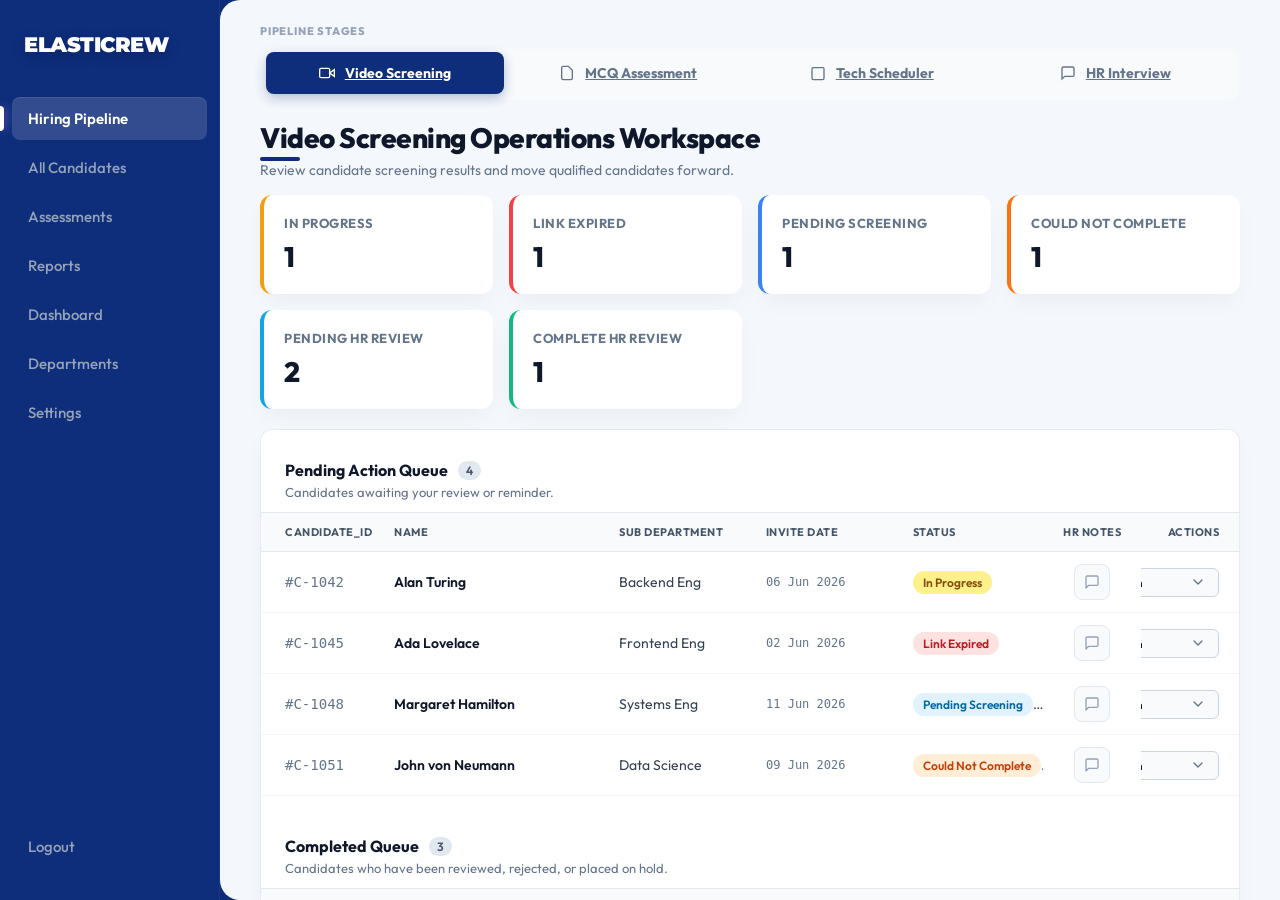
==== commit 2955da9e: "Split KPI summary into 6 granular metric cards matching exact statuses" ====
--- a/hiring-pipeline.html
+++ b/hiring-pipeline.html
@@ -357,23 +357,31 @@
             </div>
         </header>
 
-        <!-- Action-Oriented KPI Panel -->
+                <!-- Action-Oriented KPI Panel -->
         <section class="kpi-panel-container" style="margin-bottom: 20px;">
             <div class="kpi-card warning">
-                <div class="kpi-label">Pending Completion</div>
-                <div class="kpi-count">3</div>
+                <div class="kpi-label">In Progress</div>
+                <div class="kpi-count">1</div>
+            </div>
+            <div class="kpi-card danger">
+                <div class="kpi-label">Link Expired</div>
+                <div class="kpi-count">1</div>
+            </div>
+            <div class="kpi-card neutral">
+                <div class="kpi-label">Pending Screening</div>
+                <div class="kpi-count">1</div>
+            </div>
+            <div class="kpi-card orange">
+                <div class="kpi-label">Could Not Complete</div>
+                <div class="kpi-count">1</div>
+            </div>
+            <div class="kpi-card teal">
+                <div class="kpi-label">Pending HR Review</div>
+                <div class="kpi-count">2</div>
             </div>
             <div class="kpi-card success">
-                <div class="kpi-label">Ready For Next Stage</div>
-                <div class="kpi-count">3</div>
-            </div>
-            <div class="kpi-card danger">
-                <div class="kpi-label">Expired Invites</div>
+                <div class="kpi-label">Complete HR Review</div>
                 <div class="kpi-count">1</div>
-            </div>
-            <div class="kpi-card neutral" style="border-left-color: #64748b;">
-                <div class="kpi-label">On Hold</div>
-                <div class="kpi-count">0</div>
             </div>
         </section>
 
--- a/style.css
+++ b/style.css
@@ -619,6 +619,8 @@
 .kpi-card.success { border-left-color: #10b981; }
 .kpi-card.danger { border-left-color: #ef4444; }
 .kpi-card.neutral { border-left-color: #3b82f6; }
+.kpi-card.orange { border-left-color: #f97316; }
+.kpi-card.teal { border-left-color: #0ea5e9; }
 
 .kpi-label { font-size: 13px; font-weight: 700; color: var(--text-muted); text-transform: uppercase; letter-spacing: 0.5px; }
 .kpi-count { font-size: 28px; font-weight: 800; color: var(--text-dark); }
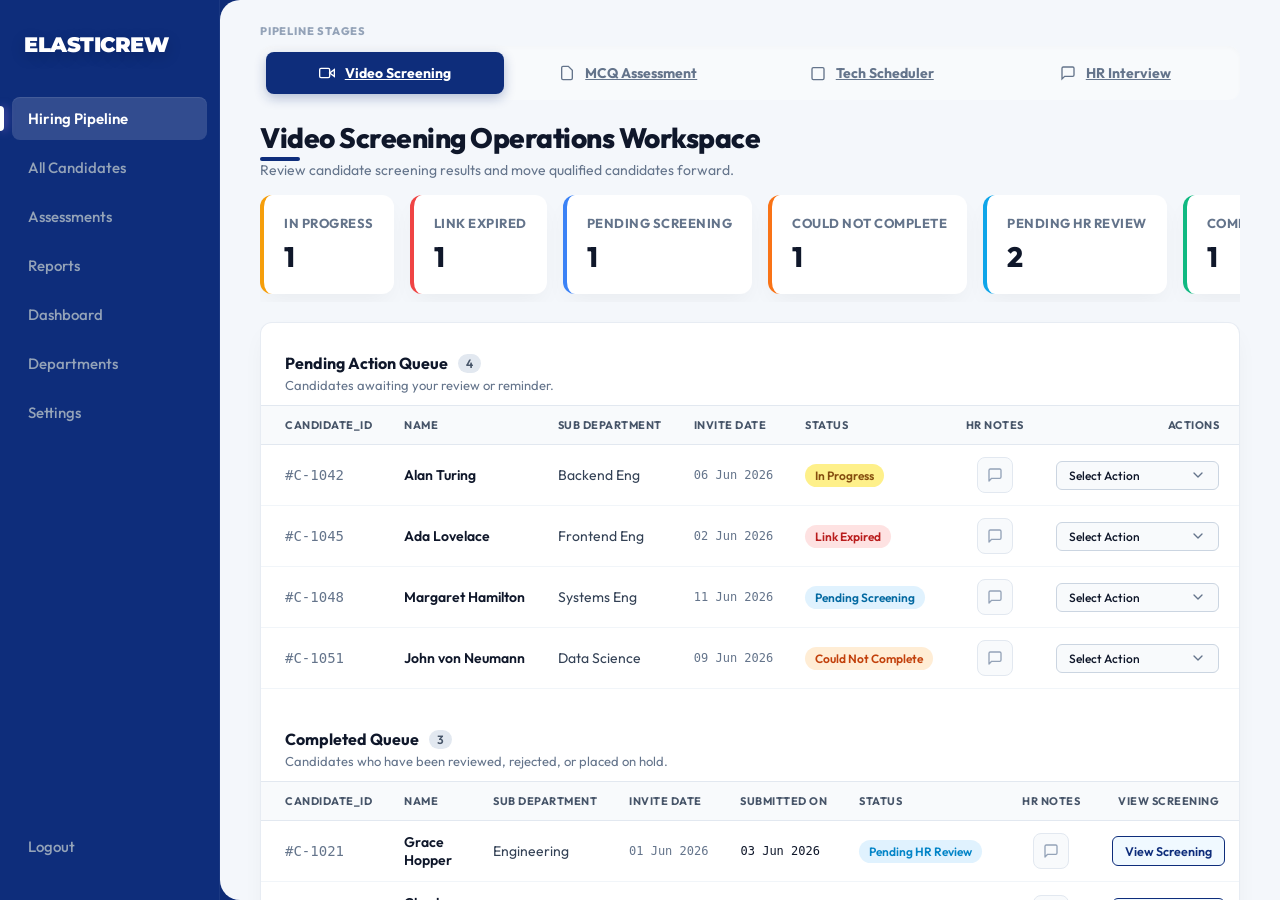
==== commit 75cf408a: "Allow horizontal scroll to prevent text truncation and force KPIs onto single horizontal line" ====
--- a/hiring-pipeline.html
+++ b/hiring-pipeline.html
@@ -407,13 +407,13 @@
 
                     <thead>
                         <tr>
-                            <th style="width: 12%;">Candidate_ID</th>
-                            <th style="width: 23%;">Name</th>
-                            <th style="width: 15%;">Sub Department</th>
-                            <th style="width: 15%;">Invite Date</th>
-                            <th style="width: 15%;">Status</th>
-                            <th style="text-align: center; width: 10%;">HR Notes</th>
-                            <th style="text-align: right; padding-right: 20px; width: 10%;">Actions</th>
+                            <th>Candidate_ID</th>
+                            <th>Name</th>
+                            <th>Sub Department</th>
+                            <th>Invite Date</th>
+                            <th>Status</th>
+                            <th style="text-align: center;">HR Notes</th>
+                            <th style="text-align: right; padding-right: 20px;">Actions</th>
                         </tr>
                     </thead>
                     <!-- Row 1 -->
@@ -593,15 +593,15 @@
 
                     <thead>
                         <tr>
-                            <th style="width: 10%;">Candidate_ID</th>
-                            <th style="width: 16%;">Name</th>
-                            <th style="width: 12%;">Sub Department</th>
-                            <th style="width: 12%;">Invite Date</th>
-                            <th style="width: 12%;">Submitted On</th>
-                            <th style="width: 14%;">Status</th>
-                            <th style="text-align: center; width: 8%;">HR Notes</th>
-                            <th style="text-align: center; width: 14%;">View Screening</th>
-                            <th style="text-align: right; padding-right: 20px; width: 12%;">Actions</th>
+                            <th>Candidate_ID</th>
+                            <th>Name</th>
+                            <th>Sub Department</th>
+                            <th>Invite Date</th>
+                            <th>Submitted On</th>
+                            <th>Status</th>
+                            <th style="text-align: center;">HR Notes</th>
+                            <th style="text-align: center;">View Screening</th>
+                            <th style="text-align: right; padding-right: 20px;">Actions</th>
                         </tr>
                     </thead>
                     <!-- Row 1 -->
--- a/style.css
+++ b/style.css
@@ -272,7 +272,7 @@
 }
 
 .candidate-table {
-    table-layout: fixed;
+    table-layout: auto;
     width: 100%;
     border-collapse: collapse;
     text-align: left;
@@ -298,9 +298,9 @@
     vertical-align: middle;
     transition: background-color 0.2s ease;
     white-space: nowrap !important;
-    overflow: hidden !important;
-    text-overflow: ellipsis !important;
-    max-width: 250px;
+    overflow: visible !important;
+    
+    
 }
 
 .candidate-table th:last-child,
@@ -599,10 +599,16 @@
 
 /* --- PHASE 1 ENTERPRISE UPGRADES --- */
 .kpi-panel-container {
-    display: grid;
-    grid-template-columns: repeat(auto-fit, minmax(200px, 1fr));
+    display: flex;
+    flex-wrap: nowrap;
+    overflow-x: auto;
     gap: 16px;
     margin-bottom: 24px;
+    padding-bottom: 8px; /* For scrollbar if needed */
+}
+.kpi-card {
+    flex: 0 0 auto;
+    min-width: max-content;
 }
 
 .kpi-card {
@@ -706,7 +712,7 @@
 .timeline-event { font-size: 13px; color: #334155; margin-bottom: 8px; position: relative; padding-left: 12px; border-left: 2px solid #e2e8f0; }
 .recommended-action-box { background: #e0e7ff; color: var(--primary-blue); padding: 14px 20px; border-radius: 8px; margin-top: 16px; font-size: 13.5px; border: 1px solid #c7d2fe; display: flex; align-items: center; gap: 8px;}
 
-.table-responsive-wrapper { overflow-x: hidden !important; width: 100%; }
+.table-responsive-wrapper { overflow-x: auto !important; width: 100%; }
 
 .candidate-table select {
     max-width: 100%;
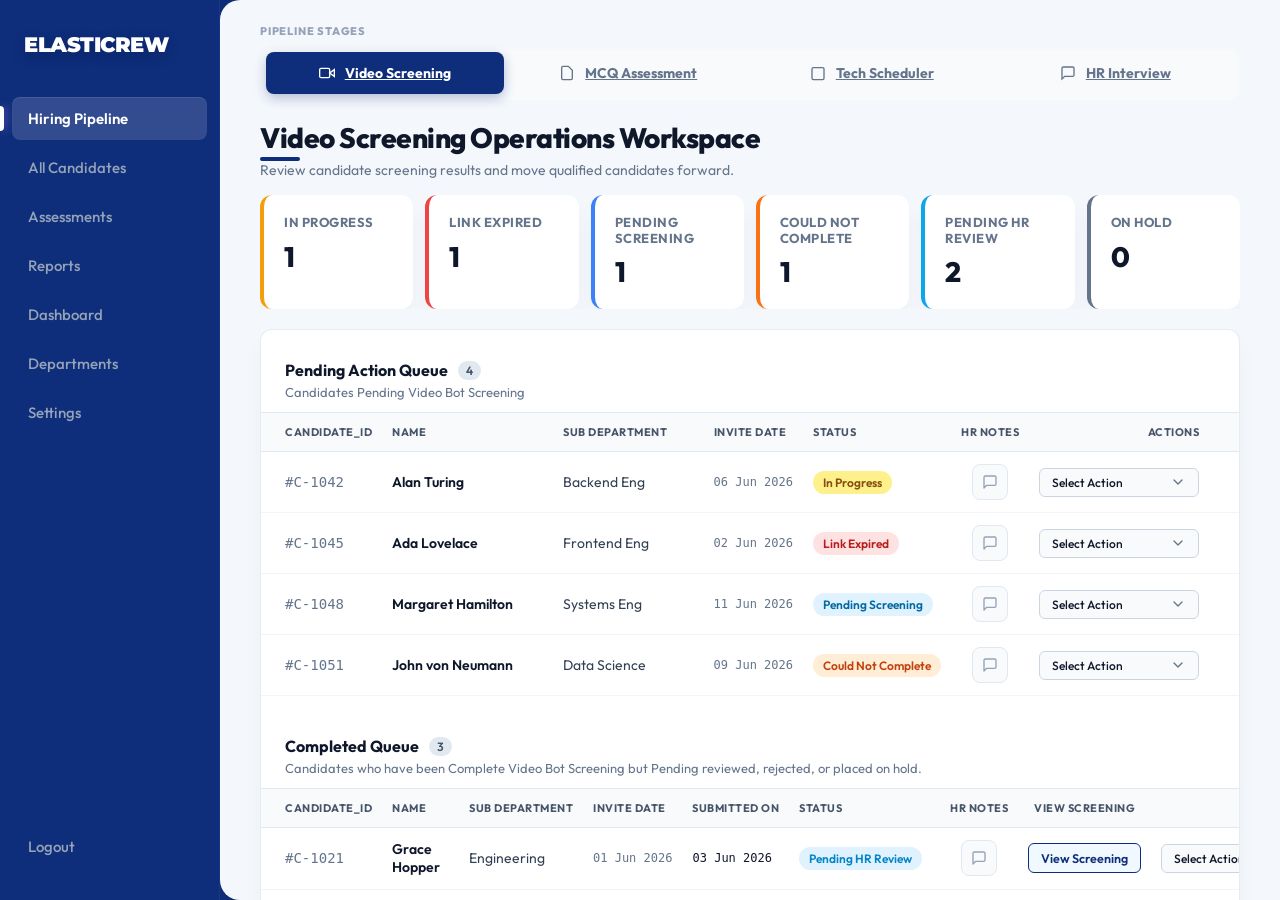
==== commit f71eb015: "Update table subtitles, standardize Actions dropdowns, enforce strict layout rules" ====
--- a/hiring-pipeline.html
+++ b/hiring-pipeline.html
@@ -379,9 +379,9 @@
                 <div class="kpi-label">Pending HR Review</div>
                 <div class="kpi-count">2</div>
             </div>
-            <div class="kpi-card success">
-                <div class="kpi-label">Complete HR Review</div>
-                <div class="kpi-count">1</div>
+            <div class="kpi-card neutral" style="border-left-color: #64748b;">
+                <div class="kpi-label">On Hold</div>
+                <div class="kpi-count">0</div>
             </div>
         </section>
 
@@ -399,21 +399,20 @@
                     Pending Action Queue <span
                         style="background: #e2e8f0; color: #475569; padding: 2px 8px; border-radius: 12px; font-size: 12px; font-weight: 600; margin-left: 10px;">4</span>
                 </h2>
-                <p style="font-size: 13px; color: #64748b; margin-top: 4px; margin-bottom: 0;">Candidates awaiting your
-                    review or reminder.</p>
+                <p style="font-size: 13px; color: #64748b; margin-top: 4px; margin-bottom: 0;">Candidates Pending Video Bot Screening</p>
             </div>
             <div class="table-responsive-wrapper">
                 <table class="candidate-table enterprise-table" style="width: 100%;">
 
                     <thead>
                         <tr>
-                            <th>Candidate_ID</th>
-                            <th>Name</th>
-                            <th>Sub Department</th>
-                            <th>Invite Date</th>
-                            <th>Status</th>
-                            <th style="text-align: center;">HR Notes</th>
-                            <th style="text-align: right; padding-right: 20px;">Actions</th>
+                            <th style="width: 1%; white-space: nowrap; ">Candidate_ID</th>
+                            <th style="white-space: nowrap;">Name</th>
+                            <th style="white-space: nowrap;">Sub Department</th>
+                            <th style="width: 1%; white-space: nowrap; ">Invite Date</th>
+                            <th style="width: 1%; white-space: nowrap; ">Status</th>
+                            <th style="width: 1%; white-space: nowrap; text-align: center; ">HR Notes</th>
+                            <th style="width: 1%; white-space: nowrap; text-align: right; ">Actions</th>
                         </tr>
                     </thead>
                     <!-- Row 1 -->
@@ -441,16 +440,16 @@
                                     </svg>
                                 </button>
                             </td>
-                            <td style="text-align: right; padding-right: 20px;">
+                            <td style="text-align: right; ">
                                 <div style="display: flex; justify-content: flex-end;">
                                     <select class="filter-select"
                                         style=" padding: 6px 12px; font-size: 12px; border-radius: 6px; border: 1px solid #cbd5e1; background-color: #f8fafc;">
                                         <option value="" disabled selected>Select Action</option>
-                                        <option value="mcq">Move to MCQ Assessment</option>
-                                        <option value="tech">Move to Tech Schedular</option>
-                                        <option value="hr">Move to HR interview</option>
-                                        <option value="hold">On Hold</option>
-                                        <option value="review">Review Complete</option>
+                                        <option value="remind">Send Reminder Nudge</option>
+                                        <option value="reshare">Extend & Reshare Invite</option>
+                                        <option value="cancel">Cancel Invitation</option>
+                                        <option value="bypass">Bypass Video Screening</option>
+                                        <option value="withdraw">Mark as Withdrawn</option>
                                     </select>
                                 </div>
                             </td>
@@ -481,16 +480,16 @@
                                     </svg>
                                 </button>
                             </td>
-                            <td style="text-align: right; padding-right: 20px;">
+                            <td style="text-align: right; ">
                                 <div style="display: flex; justify-content: flex-end;">
                                     <select class="filter-select"
                                         style=" padding: 6px 12px; font-size: 12px; border-radius: 6px; border: 1px solid #cbd5e1; background-color: #f8fafc;">
                                         <option value="" disabled selected>Select Action</option>
-                                        <option value="mcq">Move to MCQ Assessment</option>
-                                        <option value="tech">Move to Tech Schedular</option>
-                                        <option value="hr">Move to HR interview</option>
-                                        <option value="hold">On Hold</option>
-                                        <option value="review">Review Complete</option>
+                                        <option value="remind">Send Reminder Nudge</option>
+                                        <option value="reshare">Extend & Reshare Invite</option>
+                                        <option value="cancel">Cancel Invitation</option>
+                                        <option value="bypass">Bypass Video Screening</option>
+                                        <option value="withdraw">Mark as Withdrawn</option>
                                     </select>
                                 </div>
                             </td>
@@ -521,16 +520,16 @@
                                     </svg>
                                 </button>
                             </td>
-                            <td style="text-align: right; padding-right: 20px;">
+                            <td style="text-align: right; ">
                                 <div style="display: flex; justify-content: flex-end;">
                                     <select class="filter-select"
                                         style=" padding: 6px 12px; font-size: 12px; border-radius: 6px; border: 1px solid #cbd5e1; background-color: #f8fafc;">
                                         <option value="" disabled selected>Select Action</option>
-                                        <option value="mcq">Move to MCQ Assessment</option>
-                                        <option value="tech">Move to Tech Schedular</option>
-                                        <option value="hr">Move to HR interview</option>
-                                        <option value="hold">On Hold</option>
-                                        <option value="review">Review Complete</option>
+                                        <option value="remind">Send Reminder Nudge</option>
+                                        <option value="reshare">Extend & Reshare Invite</option>
+                                        <option value="cancel">Cancel Invitation</option>
+                                        <option value="bypass">Bypass Video Screening</option>
+                                        <option value="withdraw">Mark as Withdrawn</option>
                                     </select>
                                 </div>
                             </td>
@@ -561,16 +560,16 @@
                                     </svg>
                                 </button>
                             </td>
-                            <td style="text-align: right; padding-right: 20px;">
+                            <td style="text-align: right; ">
                                 <div style="display: flex; justify-content: flex-end;">
                                     <select class="filter-select"
                                         style=" padding: 6px 12px; font-size: 12px; border-radius: 6px; border: 1px solid #cbd5e1; background-color: #f8fafc;">
                                         <option value="" disabled selected>Select Action</option>
-                                        <option value="mcq">Move to MCQ Assessment</option>
-                                        <option value="tech">Move to Tech Schedular</option>
-                                        <option value="hr">Move to HR interview</option>
-                                        <option value="hold">On Hold</option>
-                                        <option value="review">Review Complete</option>
+                                        <option value="remind">Send Reminder Nudge</option>
+                                        <option value="reshare">Extend & Reshare Invite</option>
+                                        <option value="cancel">Cancel Invitation</option>
+                                        <option value="bypass">Bypass Video Screening</option>
+                                        <option value="withdraw">Mark as Withdrawn</option>
                                     </select>
                                 </div>
                             </td>
@@ -585,23 +584,22 @@
                     Completed Queue <span
                         style="background: #e2e8f0; color: #475569; padding: 2px 8px; border-radius: 12px; font-size: 12px; font-weight: 600; margin-left: 10px;">3</span>
                 </h2>
-                <p style="font-size: 13px; color: #64748b; margin-top: 4px; margin-bottom: 0;">Candidates who have been
-                    reviewed, rejected, or placed on hold.</p>
+                <p style="font-size: 13px; color: #64748b; margin-top: 4px; margin-bottom: 0;">Candidates who have been Complete Video Bot Screening but Pending reviewed, rejected, or placed on hold.</p>
             </div>
             <div class="table-responsive-wrapper">
                 <table class="candidate-table enterprise-table" style="width: 100%;">
 
                     <thead>
                         <tr>
-                            <th>Candidate_ID</th>
-                            <th>Name</th>
-                            <th>Sub Department</th>
-                            <th>Invite Date</th>
-                            <th>Submitted On</th>
-                            <th>Status</th>
-                            <th style="text-align: center;">HR Notes</th>
-                            <th style="text-align: center;">View Screening</th>
-                            <th style="text-align: right; padding-right: 20px;">Actions</th>
+                            <th style="width: 1%; white-space: nowrap; ">CANDIDATE_ID</th>
+                            <th style="white-space: nowrap;">NAME</th>
+                            <th style="white-space: nowrap;">SUB DEPARTMENT</th>
+                            <th style="width: 1%; white-space: nowrap; ">INVITE DATE</th>
+                            <th style="width: 1%; white-space: nowrap; ">SUBMITTED ON</th>
+                            <th style="width: 1%; white-space: nowrap; ">STATUS</th>
+                            <th style="width: 1%; white-space: nowrap; text-align: center; ">HR NOTES</th>
+                            <th style="width: 1%; white-space: nowrap; text-align: center; ">VIEW SCREENING</th>
+                            <th style="width: 1%; white-space: nowrap; text-align: right; ">ACTIONS</th>
                         </tr>
                     </thead>
                     <!-- Row 1 -->
@@ -637,16 +635,19 @@
                                     style="padding: 6px 12px; font-weight: 600; border: 1px solid var(--primary-blue); background: #f0f9ff; color: var(--primary-blue);">View
                                     Screening</button>
                             </td>
-                            <td style="text-align: right; padding-right: 20px;">
-                                <select class="action-dropdown"
-                                    style="padding: 6px 12px; border-radius: 6px; border: 1px solid #cbd5e1; font-size: 13px; color: #0f172a; cursor: pointer;">
-                                    <option value="" disabled selected>Actions...</option>
+                            <td style="text-align: right; ">
+                                <div style="display: flex; justify-content: flex-end;">
+                                    <select class="filter-select"
+                                        style=" padding: 6px 12px; font-size: 12px; border-radius: 6px; border: 1px solid #cbd5e1; background-color: #f8fafc;">
+                                    <option value="" disabled selected>Select Action</option>
                                     <option value="mcq">Move to MCQ Assessment</option>
                                     <option value="tech">Move to Tech Schedular</option>
                                     <option value="hr">Move to HR interview</option>
                                     <option value="hold">On Hold</option>
+                                    <option value="reject">Reject</option>
                                     <option value="complete">Review Complete</option>
                                 </select>
+                                </div>
                             </td>
                         </tr>
                     </tbody>
@@ -683,16 +684,19 @@
                                     style="padding: 6px 12px; font-weight: 600; border: 1px solid var(--primary-blue); background: #f0f9ff; color: var(--primary-blue);">View
                                     Screening</button>
                             </td>
-                            <td style="text-align: right; padding-right: 20px;">
-                                <select class="action-dropdown"
-                                    style="padding: 6px 12px; border-radius: 6px; border: 1px solid #cbd5e1; font-size: 13px; color: #0f172a; cursor: pointer;">
-                                    <option value="" disabled selected>Actions...</option>
+                            <td style="text-align: right; ">
+                                <div style="display: flex; justify-content: flex-end;">
+                                    <select class="filter-select"
+                                        style=" padding: 6px 12px; font-size: 12px; border-radius: 6px; border: 1px solid #cbd5e1; background-color: #f8fafc;">
+                                    <option value="" disabled selected>Select Action</option>
                                     <option value="mcq">Move to MCQ Assessment</option>
                                     <option value="tech">Move to Tech Schedular</option>
                                     <option value="hr">Move to HR interview</option>
                                     <option value="hold">On Hold</option>
+                                    <option value="reject">Reject</option>
                                     <option value="complete">Review Complete</option>
                                 </select>
+                                </div>
                             </td>
                         </tr>
                     </tbody>
@@ -729,16 +733,19 @@
                                     style="padding: 6px 12px; font-weight: 600; border: 1px solid var(--primary-blue); background: #f0f9ff; color: var(--primary-blue);">View
                                     Screening</button>
                             </td>
-                            <td style="text-align: right; padding-right: 20px;">
-                                <select class="action-dropdown"
-                                    style="padding: 6px 12px; border-radius: 6px; border: 1px solid #cbd5e1; font-size: 13px; color: #0f172a; cursor: pointer;">
-                                    <option value="" disabled selected>Actions...</option>
+                            <td style="text-align: right; ">
+                                <div style="display: flex; justify-content: flex-end;">
+                                    <select class="filter-select"
+                                        style=" padding: 6px 12px; font-size: 12px; border-radius: 6px; border: 1px solid #cbd5e1; background-color: #f8fafc;">
+                                    <option value="" disabled selected>Select Action</option>
                                     <option value="mcq">Move to MCQ Assessment</option>
                                     <option value="tech">Move to Tech Schedular</option>
                                     <option value="hr">Move to HR interview</option>
                                     <option value="hold">On Hold</option>
+                                    <option value="reject">Reject</option>
                                     <option value="complete">Review Complete</option>
                                 </select>
+                                </div>
                             </td>
                         </tr>
                     </tbody>
--- a/style.css
+++ b/style.css
@@ -601,14 +601,18 @@
 .kpi-panel-container {
     display: flex;
     flex-wrap: nowrap;
-    overflow-x: auto;
-    gap: 16px;
+    gap: 12px;
     margin-bottom: 24px;
-    padding-bottom: 8px; /* For scrollbar if needed */
+    overflow: hidden; /* Strictly disable scrolling */
 }
 .kpi-card {
-    flex: 0 0 auto;
-    min-width: max-content;
+    flex: 1 1 0; /* Divide space equally, shrink as needed */
+    min-width: 0; /* Allow shrinking below text size if necessary */
+    padding: 16px 12px; /* Slightly tighter padding to fit */
+}
+.kpi-label { 
+    white-space: normal; /* Let the label text wrap inside the card so it fits without scrolling */
+    line-height: 1.2;
 }
 
 .kpi-card {
@@ -720,3 +724,20 @@
 .candidate-table th {
     white-space: nowrap !important;
 }
+
+/* Ensure the last column has healthy right padding so it doesn't hug the edge */
+.candidate-table th:last-child,
+.candidate-table td:last-child {
+    padding-right: 32px !important;
+}
+
+.candidate-table th, .candidate-table td {
+    padding: 12px 10px;
+    white-space: nowrap !important;
+}
+.candidate-table th:first-child, .candidate-table td:first-child {
+    padding-left: 24px;
+}
+.candidate-table th:last-child, .candidate-table td:last-child {
+    padding-right: 40px !important; /* right side Padding increase */
+}
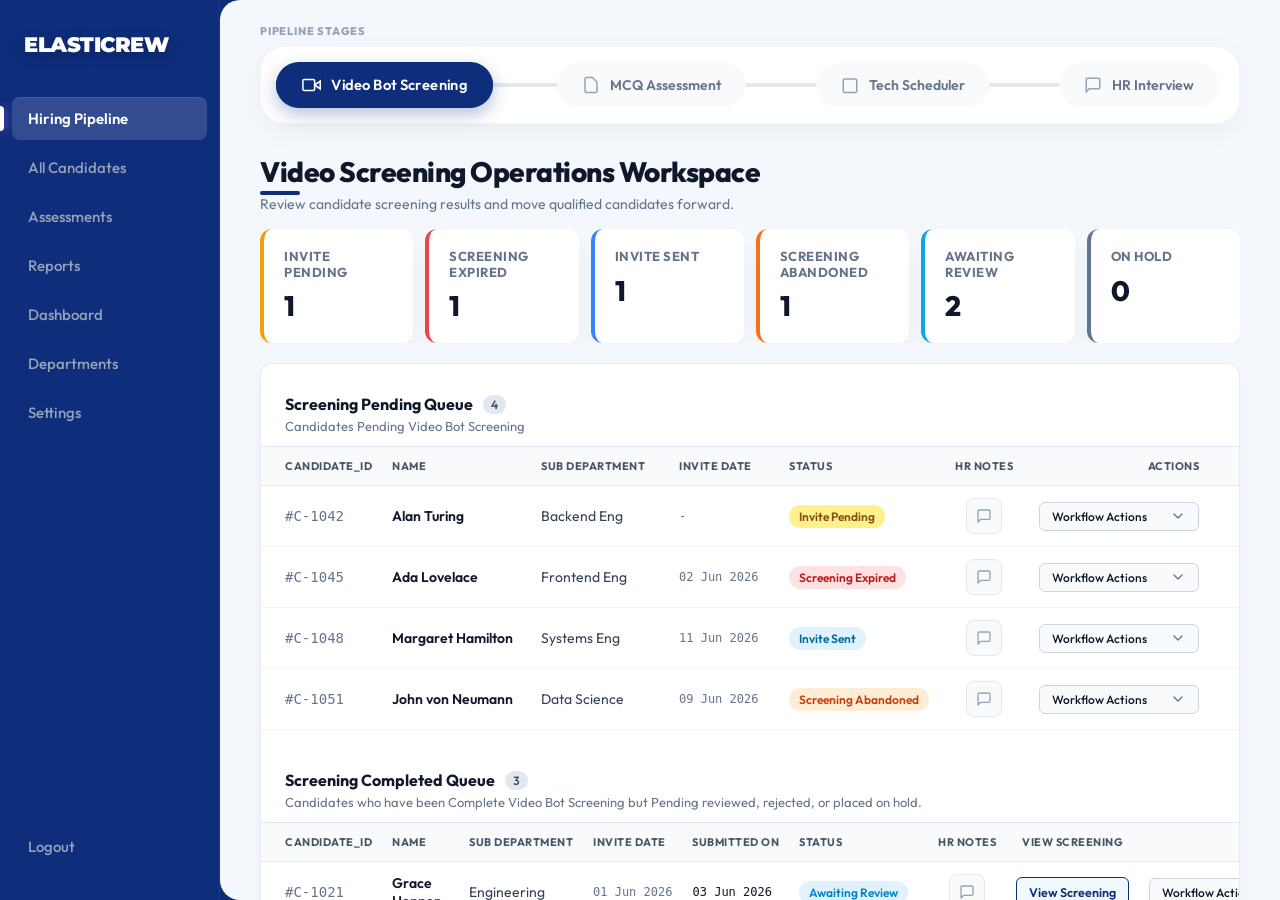
==== commit 23b07ee1: "Upgrade pipeline to ultra attractive progress stepper with completed states" ====
--- a/hiring-pipeline.html
+++ b/hiring-pipeline.html
@@ -314,32 +314,109 @@
         <div
             style="font-size: 11px; font-weight: 800; color: #94a3b8; text-transform: uppercase; margin-bottom: 8px; letter-spacing: 0.8px;">
             Pipeline Stages</div>
-        <div class="sub-nav-container" style="margin-bottom: 20px;">
-            <a href="hiring-pipeline.html?v=3" class="sub-nav-tab active text-decoration-none">
-                <svg class="tab-icon icon-purple" width="16" height="16" viewBox="0 0 24 24" fill="none"
-                    stroke="currentColor" stroke-width="2">
+                                <style>
+            .pipeline-stepper {
+                display: flex;
+                align-items: center;
+                margin-bottom: 30px;
+                background: #ffffff;
+                padding: 16px 20px;
+                border-radius: 24px;
+                box-shadow: 0 8px 30px rgba(0,0,0,0.04);
+                border: 1px solid #f1f5f9;
+                justify-content: space-between;
+                position: relative;
+            }
+            .pipeline-step {
+                display: flex;
+                align-items: center;
+                gap: 10px;
+                padding: 12px 24px;
+                border-radius: 30px;
+                background: #f8fafc;
+                color: #64748b;
+                font-weight: 600;
+                font-size: 14px;
+                text-decoration: none;
+                transition: all 0.4s cubic-bezier(0.4, 0, 0.2, 1);
+                border: 1px solid transparent;
+                position: relative;
+                z-index: 2;
+            }
+            
+            .pipeline-step svg {
+                color: #94a3b8;
+                transition: all 0.4s ease;
+            }
+            
+            .pipeline-step.completed {
+                background: #f0fdf4;
+                color: #166534;
+            }
+            .pipeline-step.completed svg {
+                color: #16a34a;
+            }
+            
+            .pipeline-step.active {
+                background: var(--primary-blue) !important;
+                color: #ffffff !important;
+                box-shadow: 0 6px 16px rgba(14, 45, 123, 0.3);
+                transform: scale(1.05);
+            }
+            .pipeline-step.active svg {
+                color: #ffffff !important;
+            }
+            
+            .pipeline-step:not(.active):hover {
+                transform: translateY(-2px);
+                box-shadow: 0 6px 16px rgba(0,0,0,0.06);
+            }
+            
+            .step-connector {
+                flex: 1;
+                height: 4px;
+                background: #e2e8f0;
+                margin: 0 -15px;
+                z-index: 1;
+                border-radius: 2px;
+                transition: all 0.4s ease;
+            }
+            .step-connector.completed {
+                background: #22c55e;
+            }
+            .step-connector.active-path {
+                background: linear-gradient(90deg, #22c55e 0%, var(--primary-blue) 100%);
+            }
+        </style>
+        <div class="pipeline-stepper">
+            <!-- Step 1 -->
+            <a href="hiring-pipeline.html?v=3" class="pipeline-step active">
+                <svg width="18" height="18" viewBox="0 0 24 24" fill="none" stroke="currentColor" stroke-width="2">
                     <path d="M23 7l-7 5 7 5V7z"></path>
                     <rect x="1" y="5" width="15" height="14" rx="2" ry="2"></rect>
                 </svg>
-                <span>Video Screening</span>
+                <span>Video Bot Screening</span>
             </a>
-            <a href="#" class="sub-nav-tab text-decoration-none">
-                <svg class="tab-icon icon-blue-alt" width="16" height="16" viewBox="0 0 24 24" fill="none"
-                    stroke="currentColor" stroke-width="2">
+            <div class="step-connector "></div>
+            <!-- Step 2 -->
+            <a href="#" class="pipeline-step ">
+                <svg width="18" height="18" viewBox="0 0 24 24" fill="none" stroke="currentColor" stroke-width="2">
                     <path d="M14 2H6a2 2 0 0 0-2 2v16a2 2 0 0 0 2 2h12a2 2 0 0 0 2-2V8z"></path>
                 </svg>
                 <span>MCQ Assessment</span>
             </a>
-            <a href="tech-scheduler.html?v=3" class="sub-nav-tab text-decoration-none">
-                <svg class="tab-icon icon-green" width="16" height="16" viewBox="0 0 24 24" fill="none"
-                    stroke="currentColor" stroke-width="2">
+            <div class="step-connector "></div>
+            <!-- Step 3 -->
+            <a href="tech-scheduler.html?v=3" class="pipeline-step ">
+                <svg width="18" height="18" viewBox="0 0 24 24" fill="none" stroke="currentColor" stroke-width="2">
                     <rect x="3" y="4" width="18" height="18" rx="2" ry="2"></rect>
                 </svg>
                 <span>Tech Scheduler</span>
             </a>
-            <a href="#" class="sub-nav-tab text-decoration-none">
-                <svg class="tab-icon icon-amber" width="16" height="16" viewBox="0 0 24 24" fill="none"
-                    stroke="currentColor" stroke-width="2">
+            <div class="step-connector "></div>
+            <!-- Step 4 -->
+            <a href="#" class="pipeline-step ">
+                <svg width="18" height="18" viewBox="0 0 24 24" fill="none" stroke="currentColor" stroke-width="2">
                     <path d="M21 15a2 2 0 0 1-2 2H7l-4 4V5a2 2 0 0 1 2-2h14a2 2 0 0 1 2 2z"></path>
                 </svg>
                 <span>HR Interview</span>
@@ -357,26 +434,27 @@
             </div>
         </header>
 
-                <!-- Action-Oriented KPI Panel -->
+        <!-- Action-Oriented KPI Panel -->
         <section class="kpi-panel-container" style="margin-bottom: 20px;">
             <div class="kpi-card warning">
-                <div class="kpi-label">In Progress</div>
+                <div class="kpi-label">Invite Pending</div>
                 <div class="kpi-count">1</div>
             </div>
             <div class="kpi-card danger">
-                <div class="kpi-label">Link Expired</div>
+                <div class="kpi-label">Screening Expired</div>
                 <div class="kpi-count">1</div>
             </div>
+
             <div class="kpi-card neutral">
-                <div class="kpi-label">Pending Screening</div>
+                <div class="kpi-label">Invite Sent</div>
                 <div class="kpi-count">1</div>
             </div>
             <div class="kpi-card orange">
-                <div class="kpi-label">Could Not Complete</div>
+                <div class="kpi-label">Screening Abandoned</div>
                 <div class="kpi-count">1</div>
             </div>
             <div class="kpi-card teal">
-                <div class="kpi-label">Pending HR Review</div>
+                <div class="kpi-label">Awaiting Review</div>
                 <div class="kpi-count">2</div>
             </div>
             <div class="kpi-card neutral" style="border-left-color: #64748b;">
@@ -396,23 +474,24 @@
             <div style="margin-top: 30px; margin-bottom: 12px; padding-left: 24px;">
                 <h2
                     style="font-size: 16px; font-weight: 700; color: #0f172a; margin: 0; display: flex; align-items: center;">
-                    Pending Action Queue <span
+                    Screening Pending Queue <span
                         style="background: #e2e8f0; color: #475569; padding: 2px 8px; border-radius: 12px; font-size: 12px; font-weight: 600; margin-left: 10px;">4</span>
                 </h2>
-                <p style="font-size: 13px; color: #64748b; margin-top: 4px; margin-bottom: 0;">Candidates Pending Video Bot Screening</p>
+                <p style="font-size: 13px; color: #64748b; margin-top: 4px; margin-bottom: 0;">Candidates Pending Video
+                    Bot Screening</p>
             </div>
             <div class="table-responsive-wrapper">
                 <table class="candidate-table enterprise-table" style="width: 100%;">
 
                     <thead>
                         <tr>
-                            <th style="width: 1%; white-space: nowrap; ">Candidate_ID</th>
-                            <th style="white-space: nowrap;">Name</th>
-                            <th style="white-space: nowrap;">Sub Department</th>
-                            <th style="width: 1%; white-space: nowrap; ">Invite Date</th>
-                            <th style="width: 1%; white-space: nowrap; ">Status</th>
-                            <th style="width: 1%; white-space: nowrap; text-align: center; ">HR Notes</th>
-                            <th style="width: 1%; white-space: nowrap; text-align: right; ">Actions</th>
+                            <th style="width: 10%; white-space: nowrap; ">Candidate_ID</th>
+                            <th style="width: 20%; white-space: nowrap;">Name</th>
+                            <th style="width: 15%; white-space: nowrap;">Sub Department</th>
+                            <th style="width: 12%; white-space: nowrap; ">Invite Date</th>
+                            <th style="width: 15%; white-space: nowrap; ">Status</th>
+                            <th style="width: 10%; white-space: nowrap; text-align: center; ">HR Notes</th>
+                            <th style="width: 18%; white-space: nowrap; text-align: right; ">Actions</th>
                         </tr>
                     </thead>
                     <!-- Row 1 -->
@@ -426,11 +505,11 @@
                             </td>
                             <td>Backend Eng</td>
                             <td>
-                                <div class="timestamp-txt" style="color:#64748b;">06 Jun 2026</div>
+                                <div class="timestamp-txt" style="color:#64748b;">-</div>
                             </td>
                             <td><span class="status-badge"
-                                    style="background: #fef08a; color: #854d0e; padding: 4px 10px; border-radius: 12px; font-size: 12px; font-weight: 600;">In
-                                    Progress</span></td>
+                                    style="background: #fef08a; color: #854d0e; padding: 4px 10px; border-radius: 12px; font-size: 12px; font-weight: 600;">Invite
+                                    Pending</span></td>
                             <td style="text-align: center;">
                                 <button onclick="openNotesModal('Alan Turing', this)"
                                     style="position: relative; width: 36px; height: 36px; border-radius: 8px; background: #f8fafc; border: 1px solid #e2e8f0; display: inline-flex; align-items: center; justify-content: center; cursor: pointer;">
@@ -444,11 +523,11 @@
                                 <div style="display: flex; justify-content: flex-end;">
                                     <select class="filter-select"
                                         style=" padding: 6px 12px; font-size: 12px; border-radius: 6px; border: 1px solid #cbd5e1; background-color: #f8fafc;">
-                                        <option value="" disabled selected>Select Action</option>
-                                        <option value="remind">Send Reminder Nudge</option>
+                                        <option value="" disabled selected>Workflow Actions</option>
+                                        <option value="remind">Send Reminder</option>
                                         <option value="reshare">Extend & Reshare Invite</option>
                                         <option value="cancel">Cancel Invitation</option>
-                                        <option value="bypass">Bypass Video Screening</option>
+                                        <option value="bypass">Skip Screening Stage</option>
                                         <option value="withdraw">Mark as Withdrawn</option>
                                     </select>
                                 </div>
@@ -469,7 +548,7 @@
                                 <div class="timestamp-txt" style="color:#64748b;">02 Jun 2026</div>
                             </td>
                             <td><span class="status-badge"
-                                    style="background: #fee2e2; color: #b91c1c; padding: 4px 10px; border-radius: 12px; font-size: 12px; font-weight: 600;">Link
+                                    style="background: #fee2e2; color: #b91c1c; padding: 4px 10px; border-radius: 12px; font-size: 12px; font-weight: 600;">Screening
                                     Expired</span></td>
                             <td style="text-align: center;">
                                 <button onclick="openNotesModal('Ada Lovelace', this)"
@@ -484,11 +563,11 @@
                                 <div style="display: flex; justify-content: flex-end;">
                                     <select class="filter-select"
                                         style=" padding: 6px 12px; font-size: 12px; border-radius: 6px; border: 1px solid #cbd5e1; background-color: #f8fafc;">
-                                        <option value="" disabled selected>Select Action</option>
-                                        <option value="remind">Send Reminder Nudge</option>
+                                        <option value="" disabled selected>Workflow Actions</option>
+                                        <option value="remind">Send Reminder</option>
                                         <option value="reshare">Extend & Reshare Invite</option>
                                         <option value="cancel">Cancel Invitation</option>
-                                        <option value="bypass">Bypass Video Screening</option>
+                                        <option value="bypass">Skip Screening Stage</option>
                                         <option value="withdraw">Mark as Withdrawn</option>
                                     </select>
                                 </div>
@@ -509,8 +588,8 @@
                                 <div class="timestamp-txt" style="color:#64748b;">11 Jun 2026</div>
                             </td>
                             <td><span class="status-badge"
-                                    style="background: #e0f2fe; color: #0369a1; padding: 4px 10px; border-radius: 12px; font-size: 12px; font-weight: 600;">Pending
-                                    Screening</span></td>
+                                    style="background: #e0f2fe; color: #0369a1; padding: 4px 10px; border-radius: 12px; font-size: 12px; font-weight: 600;">Invite
+                                    Sent</span></td>
                             <td style="text-align: center;">
                                 <button onclick="openNotesModal('Margaret Hamilton', this)"
                                     style="position: relative; width: 36px; height: 36px; border-radius: 8px; background: #f8fafc; border: 1px solid #e2e8f0; display: inline-flex; align-items: center; justify-content: center; cursor: pointer;">
@@ -524,11 +603,11 @@
                                 <div style="display: flex; justify-content: flex-end;">
                                     <select class="filter-select"
                                         style=" padding: 6px 12px; font-size: 12px; border-radius: 6px; border: 1px solid #cbd5e1; background-color: #f8fafc;">
-                                        <option value="" disabled selected>Select Action</option>
-                                        <option value="remind">Send Reminder Nudge</option>
+                                        <option value="" disabled selected>Workflow Actions</option>
+                                        <option value="remind">Send Reminder</option>
                                         <option value="reshare">Extend & Reshare Invite</option>
                                         <option value="cancel">Cancel Invitation</option>
-                                        <option value="bypass">Bypass Video Screening</option>
+                                        <option value="bypass">Skip Screening Stage</option>
                                         <option value="withdraw">Mark as Withdrawn</option>
                                     </select>
                                 </div>
@@ -549,8 +628,8 @@
                                 <div class="timestamp-txt" style="color:#64748b;">09 Jun 2026</div>
                             </td>
                             <td><span class="status-badge"
-                                    style="background: #ffedd5; color: #c2410c; padding: 4px 10px; border-radius: 12px; font-size: 12px; font-weight: 600;">Could
-                                    Not Complete</span></td>
+                                    style="background: #ffedd5; color: #c2410c; padding: 4px 10px; border-radius: 12px; font-size: 12px; font-weight: 600;">Screening
+                                    Abandoned</span></td>
                             <td style="text-align: center;">
                                 <button onclick="openNotesModal('John von Neumann', this)"
                                     style="position: relative; width: 36px; height: 36px; border-radius: 8px; background: #f8fafc; border: 1px solid #e2e8f0; display: inline-flex; align-items: center; justify-content: center; cursor: pointer;">
@@ -564,11 +643,11 @@
                                 <div style="display: flex; justify-content: flex-end;">
                                     <select class="filter-select"
                                         style=" padding: 6px 12px; font-size: 12px; border-radius: 6px; border: 1px solid #cbd5e1; background-color: #f8fafc;">
-                                        <option value="" disabled selected>Select Action</option>
-                                        <option value="remind">Send Reminder Nudge</option>
+                                        <option value="" disabled selected>Workflow Actions</option>
+                                        <option value="remind">Send Reminder</option>
                                         <option value="reshare">Extend & Reshare Invite</option>
                                         <option value="cancel">Cancel Invitation</option>
-                                        <option value="bypass">Bypass Video Screening</option>
+                                        <option value="bypass">Skip Screening Stage</option>
                                         <option value="withdraw">Mark as Withdrawn</option>
                                     </select>
                                 </div>
@@ -581,25 +660,26 @@
             <div style="margin-top: 40px; margin-bottom: 12px; padding-left: 24px;">
                 <h2
                     style="font-size: 16px; font-weight: 700; color: #0f172a; margin: 0; display: flex; align-items: center;">
-                    Completed Queue <span
+                    Screening Completed Queue <span
                         style="background: #e2e8f0; color: #475569; padding: 2px 8px; border-radius: 12px; font-size: 12px; font-weight: 600; margin-left: 10px;">3</span>
                 </h2>
-                <p style="font-size: 13px; color: #64748b; margin-top: 4px; margin-bottom: 0;">Candidates who have been Complete Video Bot Screening but Pending reviewed, rejected, or placed on hold.</p>
+                <p style="font-size: 13px; color: #64748b; margin-top: 4px; margin-bottom: 0;">Candidates who have been
+                    Complete Video Bot Screening but Pending reviewed, rejected, or placed on hold.</p>
             </div>
             <div class="table-responsive-wrapper">
                 <table class="candidate-table enterprise-table" style="width: 100%;">
 
                     <thead>
                         <tr>
-                            <th style="width: 1%; white-space: nowrap; ">CANDIDATE_ID</th>
-                            <th style="white-space: nowrap;">NAME</th>
-                            <th style="white-space: nowrap;">SUB DEPARTMENT</th>
-                            <th style="width: 1%; white-space: nowrap; ">INVITE DATE</th>
-                            <th style="width: 1%; white-space: nowrap; ">SUBMITTED ON</th>
-                            <th style="width: 1%; white-space: nowrap; ">STATUS</th>
-                            <th style="width: 1%; white-space: nowrap; text-align: center; ">HR NOTES</th>
-                            <th style="width: 1%; white-space: nowrap; text-align: center; ">VIEW SCREENING</th>
-                            <th style="width: 1%; white-space: nowrap; text-align: right; ">ACTIONS</th>
+                            <th style="width: 8%; white-space: nowrap; ">CANDIDATE_ID</th>
+                            <th style="width: 15%; white-space: nowrap;">NAME</th>
+                            <th style="width: 12%; white-space: nowrap;">SUB DEPARTMENT</th>
+                            <th style="width: 10%; white-space: nowrap; ">INVITE DATE</th>
+                            <th style="width: 10%; white-space: nowrap; ">SUBMITTED ON</th>
+                            <th style="width: 12%; white-space: nowrap; ">STATUS</th>
+                            <th style="width: 8%; white-space: nowrap; text-align: center; ">HR NOTES</th>
+                            <th style="width: 10%; white-space: nowrap; text-align: center; ">VIEW SCREENING</th>
+                            <th style="width: 15%; white-space: nowrap; text-align: right; ">ACTIONS</th>
                         </tr>
                     </thead>
                     <!-- Row 1 -->
@@ -619,8 +699,8 @@
                                 <div class="timestamp-txt" style="color:#0f172a; font-weight:500;">03 Jun 2026</div>
                             </td>
                             <td><span class="status-badge"
-                                    style="background: #e0f2fe; color: #0284c7; padding: 4px 10px; border-radius: 12px; font-size: 12px; font-weight: 600;">Pending
-                                    HR Review</span></td>
+                                    style="background: #e0f2fe; color: #0284c7; padding: 4px 10px; border-radius: 12px; font-size: 12px; font-weight: 600;">Awaiting
+                                    Review</span></td>
                             <td style="text-align: center;">
                                 <button onclick="openNotesModal('Grace Hopper', this)"
                                     style="position: relative; width: 36px; height: 36px; border-radius: 8px; background: #f8fafc; border: 1px solid #e2e8f0; display: inline-flex; align-items: center; justify-content: center; cursor: pointer;">
@@ -639,14 +719,14 @@
                                 <div style="display: flex; justify-content: flex-end;">
                                     <select class="filter-select"
                                         style=" padding: 6px 12px; font-size: 12px; border-radius: 6px; border: 1px solid #cbd5e1; background-color: #f8fafc;">
-                                    <option value="" disabled selected>Select Action</option>
-                                    <option value="mcq">Move to MCQ Assessment</option>
-                                    <option value="tech">Move to Tech Schedular</option>
-                                    <option value="hr">Move to HR interview</option>
-                                    <option value="hold">On Hold</option>
-                                    <option value="reject">Reject</option>
-                                    <option value="complete">Review Complete</option>
-                                </select>
+                                        <option value="" disabled selected>Workflow Actions</option>
+                                        <option value="mcq">Ready For Assessment</option>
+                                        <option value="tech">Ready For Technical Interview</option>
+                                        <option value="hr">Ready For HR Interview</option>
+                                        <option value="hold">On Hold</option>
+                                        <option value="reject">Reject</option>
+                                        <option value="complete">Review Completed</option>
+                                    </select>
                                 </div>
                             </td>
                         </tr>
@@ -668,8 +748,8 @@
                                 <div class="timestamp-txt" style="color:#0f172a; font-weight:500;">30 May 2026</div>
                             </td>
                             <td><span class="status-badge"
-                                    style="background: #dcfce7; color: #15803d; padding: 4px 10px; border-radius: 12px; font-size: 12px; font-weight: 600;">Complete
-                                    HR Review</span></td>
+                                    style="background: #dcfce7; color: #15803d; padding: 4px 10px; border-radius: 12px; font-size: 12px; font-weight: 600;">Review
+                                    Completed</span></td>
                             <td style="text-align: center;">
                                 <button onclick="openNotesModal('Charles Babbage', this)"
                                     style="position: relative; width: 36px; height: 36px; border-radius: 8px; background: #f8fafc; border: 1px solid #e2e8f0; display: inline-flex; align-items: center; justify-content: center; cursor: pointer;">
@@ -688,14 +768,14 @@
                                 <div style="display: flex; justify-content: flex-end;">
                                     <select class="filter-select"
                                         style=" padding: 6px 12px; font-size: 12px; border-radius: 6px; border: 1px solid #cbd5e1; background-color: #f8fafc;">
-                                    <option value="" disabled selected>Select Action</option>
-                                    <option value="mcq">Move to MCQ Assessment</option>
-                                    <option value="tech">Move to Tech Schedular</option>
-                                    <option value="hr">Move to HR interview</option>
-                                    <option value="hold">On Hold</option>
-                                    <option value="reject">Reject</option>
-                                    <option value="complete">Review Complete</option>
-                                </select>
+                                        <option value="" disabled selected>Workflow Actions</option>
+                                        <option value="mcq">Ready For Assessment</option>
+                                        <option value="tech">Ready For Technical Interview</option>
+                                        <option value="hr">Ready For HR Interview</option>
+                                        <option value="hold">On Hold</option>
+                                        <option value="reject">Reject</option>
+                                        <option value="complete">Review Completed</option>
+                                    </select>
                                 </div>
                             </td>
                         </tr>
@@ -717,8 +797,8 @@
                                 <div class="timestamp-txt" style="color:#0f172a; font-weight:500;">25 May 2026</div>
                             </td>
                             <td><span class="status-badge"
-                                    style="background: #e0f2fe; color: #0284c7; padding: 4px 10px; border-radius: 12px; font-size: 12px; font-weight: 600;">Pending
-                                    HR Review</span></td>
+                                    style="background: #e0f2fe; color: #0284c7; padding: 4px 10px; border-radius: 12px; font-size: 12px; font-weight: 600;">Awaiting
+                                    Review</span></td>
                             <td style="text-align: center;">
                                 <button onclick="openNotesModal('Linus Torvalds', this)"
                                     style="position: relative; width: 36px; height: 36px; border-radius: 8px; background: #f8fafc; border: 1px solid #e2e8f0; display: inline-flex; align-items: center; justify-content: center; cursor: pointer;">
@@ -737,14 +817,14 @@
                                 <div style="display: flex; justify-content: flex-end;">
                                     <select class="filter-select"
                                         style=" padding: 6px 12px; font-size: 12px; border-radius: 6px; border: 1px solid #cbd5e1; background-color: #f8fafc;">
-                                    <option value="" disabled selected>Select Action</option>
-                                    <option value="mcq">Move to MCQ Assessment</option>
-                                    <option value="tech">Move to Tech Schedular</option>
-                                    <option value="hr">Move to HR interview</option>
-                                    <option value="hold">On Hold</option>
-                                    <option value="reject">Reject</option>
-                                    <option value="complete">Review Complete</option>
-                                </select>
+                                        <option value="" disabled selected>Workflow Actions</option>
+                                        <option value="mcq">Ready For Assessment</option>
+                                        <option value="tech">Ready For Technical Interview</option>
+                                        <option value="hr">Ready For HR Interview</option>
+                                        <option value="hold">On Hold</option>
+                                        <option value="reject">Reject</option>
+                                        <option value="complete">Review Completed</option>
+                                    </select>
                                 </div>
                             </td>
                         </tr>
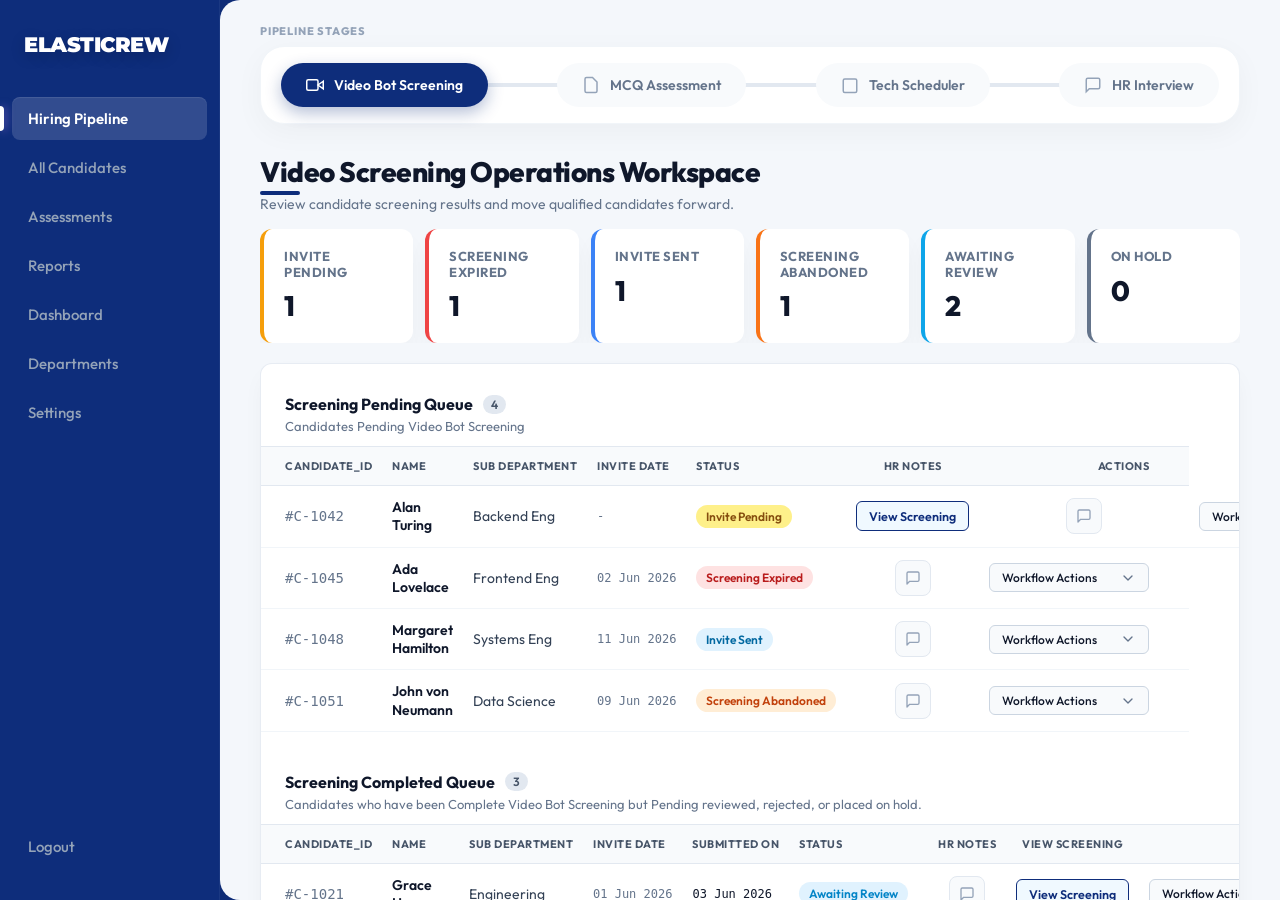
==== commit bac505f2: "Swap HR Notes and View Screening columns in completed queue" ====
--- a/hiring-pipeline.html
+++ b/hiring-pipeline.html
@@ -349,19 +349,14 @@
                 transition: all 0.4s ease;
             }
             
-            .pipeline-step.completed {
-                background: #f0fdf4;
-                color: #166534;
-            }
-            .pipeline-step.completed svg {
-                color: #16a34a;
-            }
+
+
             
             .pipeline-step.active {
                 background: var(--primary-blue) !important;
                 color: #ffffff !important;
                 box-shadow: 0 6px 16px rgba(14, 45, 123, 0.3);
-                transform: scale(1.05);
+                
             }
             .pipeline-step.active svg {
                 color: #ffffff !important;
@@ -381,12 +376,8 @@
                 border-radius: 2px;
                 transition: all 0.4s ease;
             }
-            .step-connector.completed {
-                background: #22c55e;
-            }
-            .step-connector.active-path {
-                background: linear-gradient(90deg, #22c55e 0%, var(--primary-blue) 100%);
-            }
+
+
         </style>
         <div class="pipeline-stepper">
             <!-- Step 1 -->
@@ -511,6 +502,11 @@
                                     style="background: #fef08a; color: #854d0e; padding: 4px 10px; border-radius: 12px; font-size: 12px; font-weight: 600;">Invite
                                     Pending</span></td>
                             <td style="text-align: center;">
+                                <button class="btn-primary-action"
+                                    style="padding: 6px 12px; font-weight: 600; border: 1px solid var(--primary-blue); background: #f0f9ff; color: var(--primary-blue);">View
+                                    Screening</button>
+                            </td>
+                            <td style="text-align: center;">
                                 <button onclick="openNotesModal('Alan Turing', this)"
                                     style="position: relative; width: 36px; height: 36px; border-radius: 8px; background: #f8fafc; border: 1px solid #e2e8f0; display: inline-flex; align-items: center; justify-content: center; cursor: pointer;">
                                     <svg width="16" height="16" viewBox="0 0 24 24" fill="none" stroke="#94a3b8"
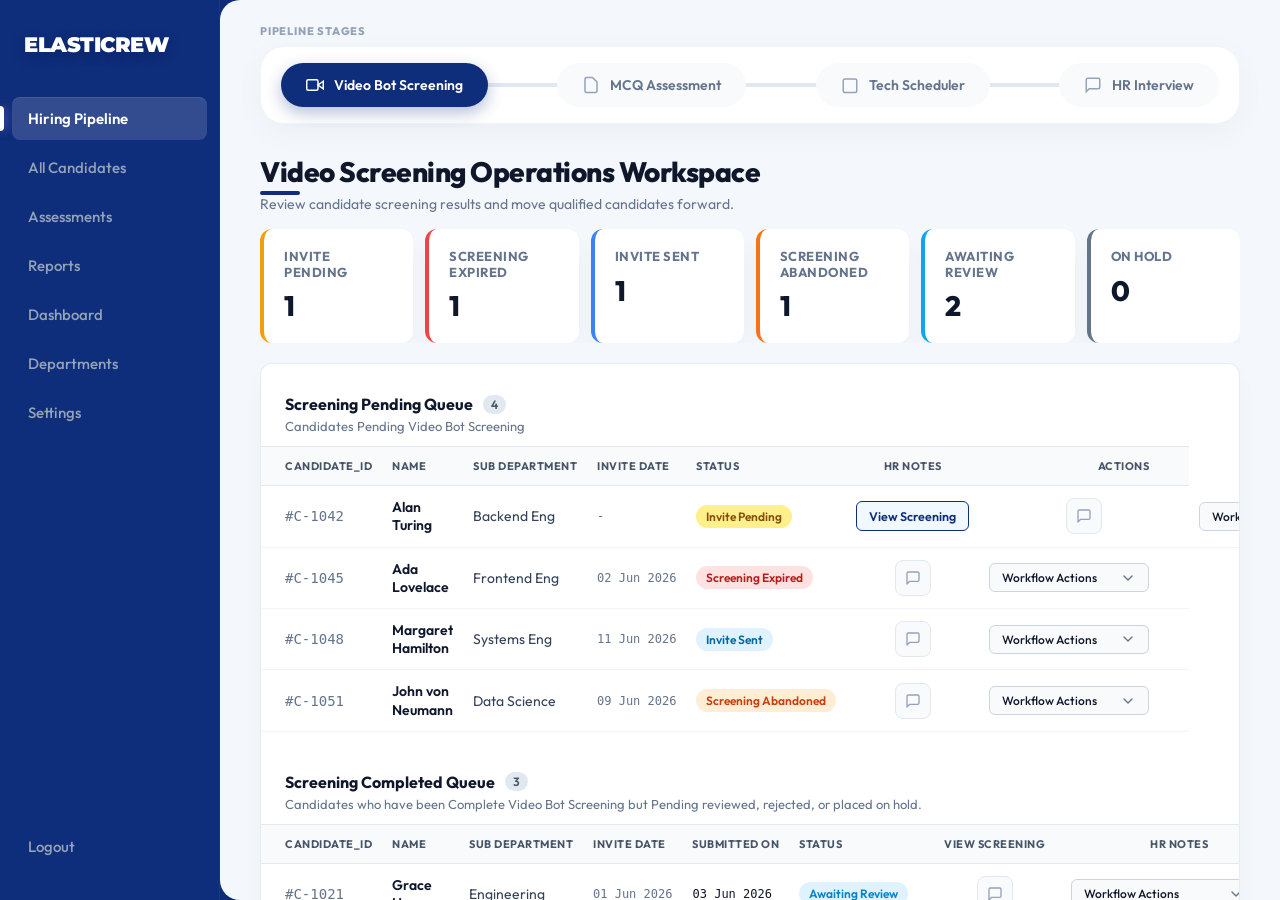
==== commit 262062c7: "Update hiring-pipeline.html" ====
--- a/hiring-pipeline.html
+++ b/hiring-pipeline.html
@@ -673,8 +673,8 @@
                             <th style="width: 10%; white-space: nowrap; ">INVITE DATE</th>
                             <th style="width: 10%; white-space: nowrap; ">SUBMITTED ON</th>
                             <th style="width: 12%; white-space: nowrap; ">STATUS</th>
+                            <th style="width: 10%; white-space: nowrap; text-align: center; ">VIEW SCREENING</th>
                             <th style="width: 8%; white-space: nowrap; text-align: center; ">HR NOTES</th>
-                            <th style="width: 10%; white-space: nowrap; text-align: center; ">VIEW SCREENING</th>
                             <th style="width: 15%; white-space: nowrap; text-align: right; ">ACTIONS</th>
                         </tr>
                     </thead>
@@ -705,11 +705,6 @@
                                         <path d="M21 15a2 2 0 0 1-2 2H7l-4 4V5a2 2 0 0 1 2-2h14a2 2 0 0 1 2 2z"></path>
                                     </svg>
                                 </button>
-                            </td>
-                            <td style="text-align: center;">
-                                <button class="btn-primary-action"
-                                    style="padding: 6px 12px; font-weight: 600; border: 1px solid var(--primary-blue); background: #f0f9ff; color: var(--primary-blue);">View
-                                    Screening</button>
                             </td>
                             <td style="text-align: right; ">
                                 <div style="display: flex; justify-content: flex-end;">
@@ -747,6 +742,11 @@
                                     style="background: #dcfce7; color: #15803d; padding: 4px 10px; border-radius: 12px; font-size: 12px; font-weight: 600;">Review
                                     Completed</span></td>
                             <td style="text-align: center;">
+                                <button class="btn-primary-action"
+                                    style="padding: 6px 12px; font-weight: 600; border: 1px solid var(--primary-blue); background: #f0f9ff; color: var(--primary-blue);">View
+                                    Screening</button>
+                            </td>
+                            <td style="text-align: center;">
                                 <button onclick="openNotesModal('Charles Babbage', this)"
                                     style="position: relative; width: 36px; height: 36px; border-radius: 8px; background: #f8fafc; border: 1px solid #e2e8f0; display: inline-flex; align-items: center; justify-content: center; cursor: pointer;">
                                     <svg width="16" height="16" viewBox="0 0 24 24" fill="none" stroke="#94a3b8"
@@ -754,11 +754,6 @@
                                         <path d="M21 15a2 2 0 0 1-2 2H7l-4 4V5a2 2 0 0 1 2-2h14a2 2 0 0 1 2 2z"></path>
                                     </svg>
                                 </button>
-                            </td>
-                            <td style="text-align: center;">
-                                <button class="btn-primary-action"
-                                    style="padding: 6px 12px; font-weight: 600; border: 1px solid var(--primary-blue); background: #f0f9ff; color: var(--primary-blue);">View
-                                    Screening</button>
                             </td>
                             <td style="text-align: right; ">
                                 <div style="display: flex; justify-content: flex-end;">
@@ -796,6 +791,11 @@
                                     style="background: #e0f2fe; color: #0284c7; padding: 4px 10px; border-radius: 12px; font-size: 12px; font-weight: 600;">Awaiting
                                     Review</span></td>
                             <td style="text-align: center;">
+                                <button class="btn-primary-action"
+                                    style="padding: 6px 12px; font-weight: 600; border: 1px solid var(--primary-blue); background: #f0f9ff; color: var(--primary-blue);">View
+                                    Screening</button>
+                            </td>
+                            <td style="text-align: center;">
                                 <button onclick="openNotesModal('Linus Torvalds', this)"
                                     style="position: relative; width: 36px; height: 36px; border-radius: 8px; background: #f8fafc; border: 1px solid #e2e8f0; display: inline-flex; align-items: center; justify-content: center; cursor: pointer;">
                                     <svg width="16" height="16" viewBox="0 0 24 24" fill="none" stroke="#94a3b8"
@@ -803,11 +803,6 @@
                                         <path d="M21 15a2 2 0 0 1-2 2H7l-4 4V5a2 2 0 0 1 2-2h14a2 2 0 0 1 2 2z"></path>
                                     </svg>
                                 </button>
-                            </td>
-                            <td style="text-align: center;">
-                                <button class="btn-primary-action"
-                                    style="padding: 6px 12px; font-weight: 600; border: 1px solid var(--primary-blue); background: #f0f9ff; color: var(--primary-blue);">View
-                                    Screening</button>
                             </td>
                             <td style="text-align: right; ">
                                 <div style="display: flex; justify-content: flex-end;">
